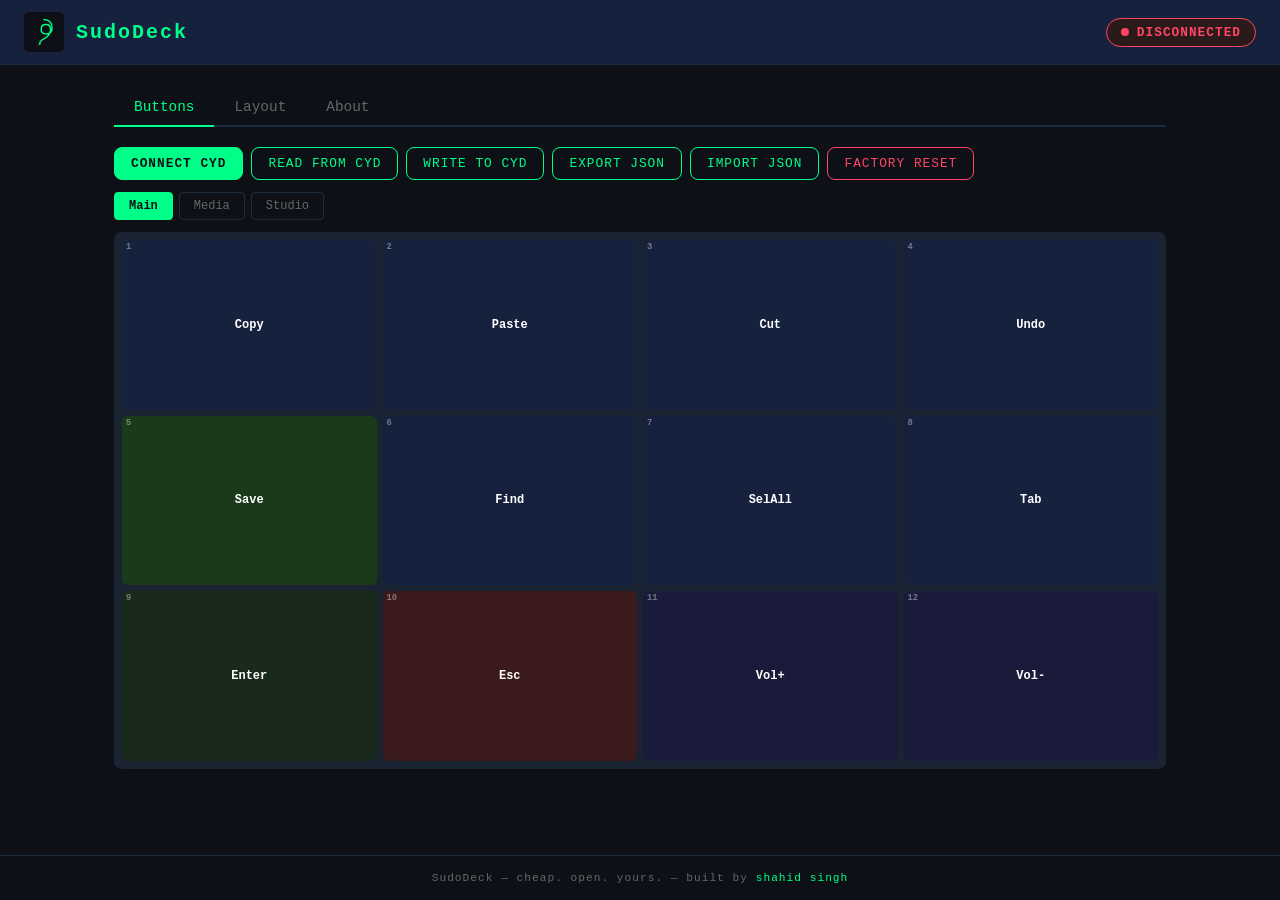
==== web/index.html @ 5a79fd82 "SudoDeck v1.0 — BLE HID macro deck with web config firmware: LVGL UI, BLE HID keyboard, SPIFFS confi" ====
<!DOCTYPE html>
<html lang="en">
<head>
<meta charset="UTF-8">
<meta name="viewport" content="width=device-width, initial-scale=1.0">
<title>SudoDeck — Config</title>
<style>
  :root {
    --bg: #0D1117;
    --surface: #16213E;
    --surface2: #1A2332;
    --accent: #00FF88;
    --danger: #FF4466;
    --warn: #FFAA44;
    --text: #CCCCCC;
    --dim: #666666;
    --border: #1E2D3D;
    --radius: 8px;
    --font: 'Courier New', 'Menlo', 'Consolas', monospace;
  }
  * { margin: 0; padding: 0; box-sizing: border-box; }
  body {
    background: var(--bg);
    color: var(--text);
    font-family: var(--font);
    min-height: 100vh;
    display: flex;
    flex-direction: column;
  }
  /* ─── Header ─── */
  header {
    background: var(--surface);
    border-bottom: 1px solid var(--border);
    padding: 12px 24px;
    display: flex;
    align-items: center;
    justify-content: space-between;
    gap: 16px;
  }
  .logo-section { display: flex; align-items: center; gap: 12px; }
  .logo-section svg { width: 40px; height: 40px; }
  .logo-section h1 { color: var(--accent); font-size: 1.25rem; letter-spacing: 2px; }
  .status-badge {
    display: flex; align-items: center; gap: 8px;
    padding: 6px 14px; border-radius: 20px;
    font-size: 0.8rem; font-weight: bold; letter-spacing: 1px;
  }
  .status-badge.online { background: #0a2a1a; color: var(--accent); border: 1px solid var(--accent); }
  .status-badge.offline { background: #2a1a1a; color: var(--danger); border: 1px solid var(--danger); }
  .status-dot { width: 8px; height: 8px; border-radius: 50%; }
  .status-dot.green { background: var(--accent); box-shadow: 0 0 6px var(--accent); }
  .status-dot.red { background: var(--danger); }

  /* ─── Main Layout ─── */
  main { flex: 1; display: flex; flex-direction: column; max-width: 1100px; width: 100%; margin: 0 auto; padding: 24px; gap: 20px; }
  .tab-bar { display: flex; gap: 0; border-bottom: 2px solid var(--border); }
  .tab-btn {
    background: none; border: none; color: var(--dim);
    font-family: var(--font); font-size: 0.9rem; padding: 10px 20px;
    cursor: pointer; border-bottom: 2px solid transparent;
    margin-bottom: -2px; transition: all 0.2s;
  }
  .tab-btn.active { color: var(--accent); border-bottom-color: var(--accent); }
  .tab-btn:hover { color: var(--text); }
  .tab-content { display: none; flex: 1; }
  .tab-content.active { display: block; }

  /* ─── Layout Tab ─── */
  .layout-controls {
    display: flex; gap: 20px; flex-wrap: wrap; margin-bottom: 20px;
    padding: 16px; background: var(--surface2); border-radius: var(--radius);
  }
  .ctrl-group { display: flex; flex-direction: column; gap: 6px; }
  .ctrl-group label { font-size: 0.75rem; color: var(--dim); text-transform: uppercase; letter-spacing: 1px; }
  .ctrl-group input, .ctrl-group select {
    background: var(--bg); color: var(--text); border: 1px solid var(--border);
    border-radius: 4px; padding: 8px 12px; font-family: var(--font); font-size: 0.85rem;
    width: 80px;
  }
  .ctrl-group select { width: auto; }

  /* ─── Grid Preview ─── */
  #grid-preview {
    display: grid; gap: 6px; padding: 8px;
    background: var(--surface2); border-radius: var(--radius);
    min-height: 200px; align-content: start;
  }
  .grid-btn {
    aspect-ratio: 1.5;
    border: none; border-radius: 6px; cursor: pointer;
    display: flex; align-items: center; justify-content: center;
    font-family: var(--font); font-size: 0.75rem; font-weight: bold;
    color: #fff; transition: all 0.15s; position: relative;
    min-width: 50px; min-height: 40px;
    word-break: break-all; text-align: center; padding: 2px;
  }
  .grid-btn:hover { transform: scale(1.04); box-shadow: 0 0 12px rgba(0,255,136,0.3); z-index: 2; }
  .grid-btn.selected { outline: 2px solid var(--accent); outline-offset: 2px; }
  .grid-btn.empty { opacity: 0.35; }
  .grid-btn .btn-idx {
    position: absolute; top: 2px; left: 4px;
    font-size: 0.55rem; color: rgba(255,255,255,0.4);
  }

  /* ─── Editor Panel ─── */
  .editor-panel {
    padding: 16px; background: var(--surface); border-radius: var(--radius);
    border: 1px solid var(--border); display: flex; flex-direction: column; gap: 12px;
  }
  .editor-panel h3 { color: var(--accent); font-size: 0.85rem; letter-spacing: 2px; margin-bottom: 4px; }
  .editor-row { display: flex; gap: 12px; align-items: center; flex-wrap: wrap; }
  .editor-row label { font-size: 0.7rem; color: var(--dim); text-transform: uppercase; letter-spacing: 1px; min-width: 55px; }
  .editor-row input, .editor-row select {
    background: var(--bg); color: var(--text); border: 1px solid var(--border);
    border-radius: 4px; padding: 8px 12px; font-family: var(--font);
    font-size: 0.85rem; flex: 1; min-width: 120px;
  }
  .editor-row input[type="color"] { padding: 2px 4px; height: 36px; width: 50px; flex: 0; }
  .btn-row { display: flex; gap: 8px; }

  /* ─── Action Builder ─── */
  .action-builder { padding: 12px; background: var(--surface2); border-radius: var(--radius); }
  .macro-step {
    display: flex; gap: 8px; align-items: center; padding: 8px;
    background: var(--bg); border-radius: 4px; margin-bottom: 6px; flex-wrap: wrap;
  }
  .macro-step input, .macro-step select {
    background: var(--surface2); color: var(--text); border: 1px solid var(--border);
    border-radius: 4px; padding: 6px 10px; font-family: var(--font); font-size: 0.8rem;
  }
  .step-num { color: var(--dim); font-size: 0.65rem; min-width: 20px; }

  /* ─── Buttons ─── */
  .btn {
    padding: 8px 16px; border-radius: var(--radius); border: 1px solid var(--accent);
    background: transparent; color: var(--accent); font-family: var(--font);
    font-size: 0.8rem; cursor: pointer; letter-spacing: 1px;
    transition: all 0.2s; text-transform: uppercase;
  }
  .btn:hover { background: var(--accent); color: var(--bg); }
  .btn.primary { background: var(--accent); color: var(--bg); font-weight: bold; }
  .btn.primary:hover { background: #00cc66; }
  .btn.danger { border-color: var(--danger); color: var(--danger); }
  .btn.danger:hover { background: var(--danger); color: var(--bg); }
  .btn.small { padding: 4px 10px; font-size: 0.7rem; }
  .btn:disabled { opacity: 0.3; cursor: not-allowed; pointer-events: none; }

  /* ─── About Tab ─── */
  .about-section {
    display: flex; flex-direction: column; align-items: center; gap: 24px;
    padding: 40px 20px; text-align: center;
  }
  .about-section svg { width: 120px; height: 120px; }
  .about-section h2 { color: var(--accent); font-size: 1.5rem; letter-spacing: 3px; }
  .about-section p { max-width: 500px; line-height: 1.6; color: var(--text); font-size: 0.85rem; }
  .mission { padding: 20px; background: var(--surface); border-radius: var(--radius); max-width: 550px; }
  .mission p { color: var(--accent); font-size: 0.85rem; line-height: 1.7; }
  .mission strong { color: #fff; }

  /* ─── Toast ─── */
  .toast {
    position: fixed; bottom: 24px; right: 24px;
    padding: 12px 20px; border-radius: var(--radius);
    font-family: var(--font); font-size: 0.8rem; z-index: 999;
    animation: slideIn 0.3s ease;
  }
  .toast.success { background: #0a2a1a; color: var(--accent); border: 1px solid var(--accent); }
  .toast.error { background: #2a1a1a; color: var(--danger); border: 1px solid var(--danger); }
  @keyframes slideIn { from { transform: translateY(20px); opacity: 0; } to { transform: translateY(0); opacity: 1; } }

  /* ─── Footer ─── */
  footer {
    text-align: center; padding: 16px; border-top: 1px solid var(--border);
    color: var(--dim); font-size: 0.7rem; letter-spacing: 1px;
  }
  footer span { color: var(--accent); }

  /* ─── Pages Bar ─── */
  .pages-bar { display: flex; gap: 6px; align-items: center; margin-bottom: 12px; flex-wrap: wrap; }
  .page-tab {
    padding: 6px 14px; border-radius: 4px; cursor: pointer;
    font-size: 0.75rem; border: 1px solid var(--border);
    background: transparent; color: var(--dim); font-family: var(--font);
    transition: all 0.2s;
  }
  .page-tab.active { background: var(--accent); color: var(--bg); border-color: var(--accent); font-weight: bold; }
  .page-tab:hover:not(.active) { color: var(--text); border-color: var(--text); }
  .pages-bar input {
    background: var(--bg); color: var(--text); border: 1px solid var(--border);
    border-radius: 4px; padding: 6px 10px; font-family: var(--font); font-size: 0.75rem;
    width: 100px;
  }

  /* ─── Responsive ─── */
  @media (max-width: 700px) {
    header { padding: 10px 12px; flex-wrap: wrap; gap: 8px; }
    .logo-section h1 { font-size: 1rem; }
    .layout-controls { flex-direction: column; }
    main { padding: 12px; }
  }
</style>
</head>
<body>

<header>
  <div class="logo-section">
    <svg viewBox="0 0 512 512" width="40" height="40">
      <rect width="512" height="512" rx="64" fill="#0D1117"/>
      <path d="M256 96 C320 96 360 140 360 200 C360 260 320 280 280 280 C240 280 220 260 220 220 C220 180 240 160 280 160 C320 160 340 180 340 220 C340 280 300 320 260 340 C220 360 200 380 200 410"
            stroke="#00FF88" stroke-width="18" stroke-linecap="round" stroke-linejoin="round" fill="none"/>
      <path d="M256 96 C320 96 360 140 360 200 C360 260 320 280 280 280 C240 280 220 260 220 220 C220 180 240 160 280 160 C320 160 340 180 340 220 C340 280 300 320 260 340 C220 360 200 380 200 410"
            stroke="#00FF88" stroke-width="4" stroke-linecap="round" fill="none" opacity="0.4"/>
      <ellipse cx="200" cy="410" rx="14" ry="10" fill="#00FF88" transform="rotate(-15 200 410)"/>
      <circle cx="194" cy="407" r="2.5" fill="#0D1117"/>
      <circle cx="188" cy="413" r="2.5" fill="#0D1117"/>
      <path d="M186 415 C182 420 178 425 176 428" stroke="#FF4466" stroke-width="2.5" stroke-linecap="round" fill="none"/>
      <path d="M176 428 L172 430 M176 428 L176 433" stroke="#FF4466" stroke-width="2" stroke-linecap="round" fill="none"/>
    </svg>
    <h1>SudoDeck</h1>
  </div>
  <div id="statusBadge" class="status-badge offline">
    <div class="status-dot red"></div>
    <span>DISCONNECTED</span>
  </div>
</header>

<main>
  <div class="tab-bar">
    <button class="tab-btn active" data-tab="buttons">Buttons</button>
    <button class="tab-btn" data-tab="layout">Layout</button>
    <button class="tab-btn" data-tab="about">About</button>
  </div>

  <!-- Buttons Tab -->
  <div id="tab-buttons" class="tab-content active">
    <div style="display:flex;gap:8px;margin-bottom:12px;flex-wrap:wrap;">
      <button class="btn primary" id="btnConnect">Connect CYD</button>
      <button class="btn" id="btnRead">Read from CYD</button>
      <button class="btn" id="btnWrite">Write to CYD</button>
      <button class="btn" id="btnExport">Export JSON</button>
      <button class="btn" id="btnImport" onclick="document.getElementById('fileInput').click()">Import JSON</button>
      <input type="file" id="fileInput" accept=".json" style="display:none">
      <button class="btn danger" id="btnReset">Factory Reset</button>
    </div>
    <div class="pages-bar" id="pagesBar"></div>
    <div id="grid-preview" style="grid-template-columns:repeat(4,1fr)"></div>
    <div class="editor-panel" id="editorPanel" style="margin-top:16px;display:none;">
      <h3>Edit Button</h3>
      <div class="editor-row">
        <label>Label</label>
        <input type="text" id="editLabel" placeholder="Button label" maxlength="12">
        <label>Color</label>
        <input type="color" id="editColor" value="#16213e">
      </div>
      <div class="editor-row">
        <label>Action</label>
        <select id="editActionType">
          <option value="key">Single Key</option>
          <option value="combo">Key Combo (Ctrl+Key)</option>
          <option value="text">Text String</option>
          <option value="macro">Macro Sequence</option>
          <option value="delay">Delay (ms)</option>
        </select>
      </div>
      <div id="actionFields"></div>
      <div class="btn-row">
        <button class="btn primary" id="btnApplyEdit">Apply</button>
        <button class="btn" id="btnCancelEdit">Cancel</button>
      </div>
    </div>
  </div>

  <!-- Layout Tab -->
  <div id="tab-layout" class="tab-content">
    <div class="layout-controls">
      <div class="ctrl-group">
        <label>Columns</label>
        <input type="number" id="layoutCols" min="1" max="6" value="4">
      </div>
      <div class="ctrl-group">
        <label>Rows</label>
        <input type="number" id="layoutRows" min="1" max="5" value="3">
      </div>
      <div class="ctrl-group">
        <label>Pages</label>
        <input type="number" id="layoutPages" min="1" max="12" value="3">
      </div>
      <div style="align-self:flex-end;">
        <button class="btn primary" id="btnApplyLayout">Apply Layout</button>
      </div>
    </div>
    <p style="color:var(--dim);font-size:0.75rem;margin-bottom:12px;">Changing layout resizes the button grid. Empty slots will have default empty buttons.</p>
  </div>

  <!-- About Tab -->
  <div id="tab-about" class="tab-content">
    <div class="about-section">
      <svg viewBox="0 0 512 512" width="120" height="120">
        <rect width="512" height="512" rx="64" fill="#0D1117"/>
        <path d="M256 96 C320 96 360 140 360 200 C360 260 320 280 280 280 C240 280 220 260 220 220 C220 180 240 160 280 160 C320 160 340 180 340 220 C340 280 300 320 260 340 C220 360 200 380 200 410"
              stroke="#00FF88" stroke-width="18" stroke-linecap="round" stroke-linejoin="round" fill="none"/>
        <ellipse cx="200" cy="410" rx="14" ry="10" fill="#00FF88" transform="rotate(-15 200 410)"/>
        <circle cx="194" cy="407" r="2.5" fill="#0D1117"/>
        <path d="M186 415 C182 420 178 425 176 428" stroke="#FF4466" stroke-width="2.5" stroke-linecap="round" fill="none"/>
        <path d="M176 428 L172 430 M176 428 L176 433" stroke="#FF4466" stroke-width="2" stroke-linecap="round" fill="none"/>
      </svg>
      <h2>S U D O D E C K</h2>
      <div class="mission">
        <p>
          <strong>SudoDeck</strong> turns a <strong>$10 CYD display</strong> into a
          fully customizable, wireless macro deck. No subscriptions,
          no proprietary software, no bullshit.
        </p>
        <p style="margin-top:12px;">
          <strong>our mission:</strong> affordable tech for everyone.<br>
          if you can dream it, you can build it.
        </p>
        <p style="margin-top:12px;">
          all config lives on the device.<br>
          pair once via bluetooth, works on any pc.
        </p>
        <p style="margin-top:16px;color:var(--accent);font-weight:bold;">
          built by shahid singh
        </p>
      </div>
      <div style="font-size:0.7rem;color:var(--dim);margin-top:8px;">
        CYD (Cheap Yellow Display) ESP32 + ILI9341 | BLE HID | LVGL | open source
      </div>
    </div>
  </div>
</main>

<footer>
  SudoDeck &mdash; cheap. open. yours. &mdash; built by <span>shahid singh</span>
</footer>

<script>
let devicePort = null;
let deviceReader = null;
let deviceWriter = null;
let configData = null;
let selectedPage = 0;
let selectedButton = -1;

// Default config
function defaultConfig() {
  return {
    name: "SudoDeck",
    grid: { cols: 4, rows: 3 },
    pages: [
      {
        name: "Main",
        buttons: [
          { label: "Copy", color: "#16213E", action: { type: "combo", mod: "CTRL", key: "c" } },
          { label: "Paste", color: "#16213E", action: { type: "combo", mod: "CTRL", key: "v" } },
          { label: "Cut", color: "#16213E", action: { type: "combo", mod: "CTRL", key: "x" } },
          { label: "Undo", color: "#16213E", action: { type: "combo", mod: "CTRL", key: "z" } },
          { label: "Save", color: "#1A3A1A", action: { type: "combo", mod: "CTRL", key: "s" } },
          { label: "Find", color: "#16213E", action: { type: "combo", mod: "CTRL", key: "f" } },
          { label: "SelAll", color: "#16213E", action: { type: "combo", mod: "CTRL", key: "a" } },
          { label: "Tab", color: "#16213E", action: { type: "key", value: "TAB" } },
          { label: "Enter", color: "#1A2A1A", action: { type: "key", value: "ENTER" } },
          { label: "Esc", color: "#3A1A1A", action: { type: "key", value: "ESC" } },
          { label: "Vol+", color: "#1A1A3A", action: { type: "key", value: "MEDIA_VOLUME_UP" } },
          { label: "Vol-", color: "#1A1A3A", action: { type: "key", value: "MEDIA_VOLUME_DOWN" } }
        ]
      },
      {
        name: "Media",
        buttons: [
          { label: "Play", color: "#1A2A1A", action: { type: "key", value: "MEDIA_PLAY_PAUSE" } },
          { label: "Next", color: "#16213E", action: { type: "key", value: "MEDIA_NEXT_TRACK" } },
          { label: "Prev", color: "#16213E", action: { type: "key", value: "MEDIA_PREV_TRACK" } },
          { label: "Mute", color: "#3A1A1A", action: { type: "key", value: "MEDIA_MUTE" } },
          { label: "Br+", color: "#1A1A3A", action: { type: "key", value: "BRIGHTNESS_UP" } },
          { label: "Br-", color: "#1A1A3A", action: { type: "key", value: "BRIGHTNESS_DOWN" } },
          { label: "Home", color: "#16213E", action: { type: "key", value: "HOME" } },
          { label: "End", color: "#16213E", action: { type: "key", value: "END" } },
          { label: "PgUp", color: "#16213E", action: { type: "key", value: "PAGE_UP" } },
          { label: "PgDn", color: "#16213E", action: { type: "key", value: "PAGE_DOWN" } },
          { label: "Screensht", color: "#3A2A1A", action: { type: "combo", mod: "CTRL_SHIFT", key: "s" } },
          { label: "Lock", color: "#3A1A1A", action: { type: "combo", mod: "CTRL_ALT", key: "l" } }
        ]
      },
      {
        name: "Studio",
        buttons: [
          { label: "Cut", color: "#16213E", action: { type: "macro", steps: [{ type: "combo", mod: "CTRL", key: "k" }, { type: "delay", value: 100 }] } },
          { label: "Undo", color: "#16213E", action: { type: "combo", mod: "CTRL", key: "z" } },
          { label: "Redo", color: "#16213E", action: { type: "combo", mod: "CTRL", key: "y" } },
          { label: "Snip", color: "#3A2A1A", action: { type: "combo", mod: "CTRL", key: "t" } },
          { label: "FullScr", color: "#16213E", action: { type: "key", value: "F11" } },
          { label: "TmLine", color: "#1A2A1A", action: { type: "key", value: "F3" } },
          { label: "Render", color: "#3A1A1A", action: { type: "key", value: "F8" } },
          { label: "NewPrj", color: "#16213E", action: { type: "combo", mod: "CTRL", key: "n" } },
          { label: "Export", color: "#1A2A1A", action: { type: "combo", mod: "CTRL", key: "m" } },
          { label: "Import", color: "#16213E", action: { type: "combo", mod: "CTRL", key: "i" } },
          { label: "DelRpl", color: "#3A1A1A", action: { type: "combo", mod: "CTRL_SHIFT", key: "d" } },
          { label: "AddTX", color: "#1A1A3A", action: { type: "combo", mod: "CTRL", key: "t" } }
        ]
      }
    ]
  };
}

function initConfig() { configData = defaultConfig(); }

// Toast
function toast(msg, type) {
  const t = document.createElement('div');
  t.className = 'toast ' + (type || 'success');
  t.textContent = msg;
  document.body.appendChild(t);
  setTimeout(() => t.remove(), 3000);
}

// Tab switching
document.querySelectorAll('.tab-btn').forEach(b => {
  b.addEventListener('click', () => {
    document.querySelectorAll('.tab-btn').forEach(x => x.classList.remove('active'));
    document.querySelectorAll('.tab-content').forEach(x => x.classList.remove('active'));
    b.classList.add('active');
    document.getElementById('tab-' + b.dataset.tab).classList.add('active');
    if (b.dataset.tab === 'layout') updateLayoutInputs();
  });
});

function setStatus(online) {
  const badge = document.getElementById('statusBadge');
  badge.className = 'status-badge ' + (online ? 'online' : 'offline');
  badge.querySelector('.status-dot').className = 'status-dot ' + (online ? 'green' : 'red');
  badge.querySelector('span').textContent = online ? 'CONNECTED' : 'DISCONNECTED';
}

// Serial helpers
async function serialReadLine(timeout = 5000) {
  const decoder = new TextDecoder();
  let buf = '';
  const start = Date.now();
  while (Date.now() - start < timeout) {
    try {
      const { value, done } = await deviceReader.read();
      if (done) break;
      buf += decoder.decode(value, { stream: true });
      const nl = buf.indexOf('\n');
      if (nl >= 0) {
        const line = buf.substring(0, nl).trim();
        return line;
      }
    } catch (e) {
      await new Promise(r => setTimeout(r, 50));
    }
  }
  return buf.trim();
}

async function serialCmd(cmd) {
  if (!deviceWriter) throw new Error('Not connected');
  const data = new TextEncoder().encode(JSON.stringify(cmd) + '\n');
  await deviceWriter.write(data);
  const resp = await serialReadLine();
  return JSON.parse(resp);
}

// Connect
document.getElementById('btnConnect').addEventListener('click', async () => {
  try {
    if (!('serial' in navigator)) { toast('Web Serial API not supported. Use Chrome/Edge.', 'error'); return; }
    const port = await navigator.serial.requestPort();
    await port.open({ baudRate: 115200 });
    devicePort = port;
    deviceReader = port.readable.getReader();
    deviceWriter = port.writable.getWriter();
    setStatus(true);
    toast('Connected to SudoDeck');

    try {
      const resp = await serialCmd({ cmd: 'get_info' });
      toast('Device: ' + (resp.name || 'unknown') + ' v' + (resp.version || '?'));
    } catch (e) {}
  } catch (e) {
    if (e.message !== 'The device has been lost.') toast('Connection failed: ' + e.message, 'error');
    setStatus(false);
  }
});

// Disconnect on page unload
window.addEventListener('beforeunload', async () => {
  if (deviceReader) { try { await deviceReader.cancel(); } catch(e){} }
  if (deviceWriter) { try { await deviceWriter.close(); } catch(e){} }
  if (devicePort) { try { await devicePort.close(); } catch(e){} }
});

// Read from CYD
document.getElementById('btnRead').addEventListener('click', async () => {
  if (!deviceWriter) { toast('Connect to CYD first', 'error'); return; }
  try {
    const resp = await serialCmd({ cmd: 'get_config' });
    if (resp.config) {
      configData = resp.config;
      selectedPage = 0;
      selectedButton = -1;
      renderAll();
      toast('Config loaded from CYD');
    }
  } catch (e) { toast('Read failed: ' + e.message, 'error'); }
});

// Write to CYD
document.getElementById('btnWrite').addEventListener('click', async () => {
  if (!deviceWriter) { toast('Connect to CYD first', 'error'); return; }
  try {
    await serialCmd({ cmd: 'set_config', config: configData });
    toast('Config written to CYD');
  } catch (e) { toast('Write failed: ' + e.message, 'error'); }
});

// Factory Reset
document.getElementById('btnReset').addEventListener('click', async () => {
  if (!confirm('Reset to factory defaults? This cannot be undone.')) return;
  if (deviceWriter) {
    try {
      await serialCmd({ cmd: 'factory_reset' });
      const resp = await serialCmd({ cmd: 'get_config' });
      if (resp.config) configData = resp.config;
    } catch (e) { toast('Reset via serial failed: ' + e.message, 'error'); return; }
  } else {
    configData = defaultConfig();
  }
  selectedPage = 0; selectedButton = -1;
  renderAll();
  toast('Factory reset complete');
});

// Export JSON
document.getElementById('btnExport').addEventListener('click', () => {
  const blob = new Blob([JSON.stringify(configData, null, 2)], { type: 'application/json' });
  const url = URL.createObjectURL(blob);
  const a = document.createElement('a');
  a.href = url; a.download = 'sudodeck-config.json'; a.click();
  URL.revokeObjectURL(url);
  toast('Config exported');
});

// Import JSON
document.getElementById('fileInput').addEventListener('change', (e) => {
  const f = e.target.files[0];
  if (!f) return;
  const reader = new FileReader();
  reader.onload = (ev) => {
    try {
      const data = JSON.parse(ev.target.result);
      if (!data.pages || !data.grid) throw new Error('Invalid config format');
      configData = data;
      selectedPage = 0; selectedButton = -1;
      renderAll();
      toast('Config imported from file');
    } catch (err) { toast('Invalid JSON file: ' + err.message, 'error'); }
  };
  reader.readAsText(f);
  e.target.value = '';
});

// Layout tab
function updateLayoutInputs() {
  if (!configData) return;
  document.getElementById('layoutCols').value = configData.grid.cols;
  document.getElementById('layoutRows').value = configData.grid.rows;
  document.getElementById('layoutPages').value = configData.pages.length;
}

document.getElementById('btnApplyLayout').addEventListener('click', () => {
  const cols = Math.max(1, Math.min(6, parseInt(document.getElementById('layoutCols').value) || 4));
  const rows = Math.max(1, Math.min(5, parseInt(document.getElementById('layoutRows').value) || 3));
  const pageCount = Math.max(1, Math.min(12, parseInt(document.getElementById('layoutPages').value) || 1));

  configData.grid.cols = cols;
  configData.grid.rows = rows;

  const totalBtns = cols * rows;
  // Adjust page count
  while (configData.pages.length < pageCount) {
    const btns = [];
    for (let i = 0; i < totalBtns; i++) btns.push({ label: '', color: '#16213E', action: { type: 'key', value: '' } });
    configData.pages.push({ name: 'Page ' + (configData.pages.length + 1), buttons: btns });
  }
  while (configData.pages.length > pageCount) configData.pages.pop();

  // Adjust buttons per page
  for (const page of configData.pages) {
    while (page.buttons.length < totalBtns) page.buttons.push({ label: '', color: '#16213E', action: { type: 'key', value: '' } });
    while (page.buttons.length > totalBtns) page.buttons.pop();
  }

  selectedPage = 0; selectedButton = -1;
  renderAll();
  toast('Layout updated');
});

// Render all
function renderAll() {
  renderPagesBar();
  renderGrid();
  updateLayoutInputs();
}

// Pages bar
function renderPagesBar() {
  const bar = document.getElementById('pagesBar');
  bar.innerHTML = '';
  if (!configData) return;
  for (let i = 0; i < configData.pages.length; i++) {
    const tab = document.createElement('span');
    tab.className = 'page-tab' + (i === selectedPage ? ' active' : '');
    tab.textContent = configData.pages[i].name || ('Pg' + (i + 1));
    tab.addEventListener('click', () => { selectedPage = i; selectedButton = -1; renderAll(); });
    tab.addEventListener('dblclick', () => {
      const newName = prompt('Page name:', configData.pages[i].name);
      if (newName !== null) { configData.pages[i].name = newName; renderAll(); }
    });
    bar.appendChild(tab);
  }
}

// Grid
function renderGrid() {
  const grid = document.getElementById('grid-preview');
  if (!configData) return;
  const { cols, rows } = configData.grid;
  grid.style.gridTemplateColumns = `repeat(${cols}, 1fr)`;

  const page = configData.pages[selectedPage];
  if (!page) return;

  grid.innerHTML = '';
  for (let i = 0; i < cols * rows; i++) {
    const btn = document.createElement('div');
    btn.className = 'grid-btn';
    if (i >= page.buttons.length || !page.buttons[i] || !page.buttons[i].label) btn.classList.add('empty');
    if (i === selectedButton) btn.classList.add('selected');

    const b = page.buttons[i] || { label: '', color: '#16213E' };
    btn.style.backgroundColor = b.color || '#16213E';
    btn.innerHTML = `<span class="btn-idx">${i+1}</span>${b.label || '...'}`;

    btn.addEventListener('click', () => {
      selectedButton = i;
      renderGrid();
      showEditor(i);
    });

    grid.appendChild(btn);
  }
}

// Editor
function showEditor(idx) {
  const panel = document.getElementById('editorPanel');
  const page = configData.pages[selectedPage];
  if (!page || idx >= page.buttons.length) { panel.style.display = 'none'; return; }
  panel.style.display = 'flex';
  const btn = page.buttons[idx];

  document.getElementById('editLabel').value = btn.label || '';
  document.getElementById('editColor').value = btn.color || '#16213E';
  document.getElementById('editActionType').value = btn.action ? btn.action.type : 'key';
  updateActionFields();
}

function updateActionFields() {
  const type = document.getElementById('editActionType').value;
  const container = document.getElementById('actionFields');
  const page = configData.pages[selectedPage];
  const btn = page ? page.buttons[selectedButton] : null;
  const action = btn ? btn.action : { type: 'key', value: '' };

  let html = '';
  if (type === 'key') {
    html = `<div class="editor-row"><label>Key</label><input type="text" id="editKeyValue" value="${escapeHtml(action.value||'')}" placeholder="e.g. ENTER, a, F1, MEDIA_PLAY_PAUSE"></div>`;
  } else if (type === 'combo') {
    html = `<div class="editor-row">
      <label>Mod</label><select id="editComboMod">
        <option value="CTRL" ${action.mod==='CTRL'?'selected':''}>CTRL</option>
        <option value="ALT" ${action.mod==='ALT'?'selected':''}>ALT</option>
        <option value="SHIFT" ${action.mod==='SHIFT'?'selected':''}>SHIFT</option>
        <option value="CTRL_SHIFT" ${action.mod==='CTRL_SHIFT'?'selected':''}>CTRL+SHIFT</option>
        <option value="CTRL_ALT" ${action.mod==='CTRL_ALT'?'selected':''}>CTRL+ALT</option>
        <option value="ALT_SHIFT" ${action.mod==='ALT_SHIFT'?'selected':''}>ALT+SHIFT</option>
        <option value="CTRL_ALT_SHIFT" ${action.mod==='CTRL_ALT_SHIFT'?'selected':''}>CTRL+ALT+SHIFT</option>
      </select>
      <label>Key</label><input type="text" id="editComboKey" value="${escapeHtml(action.key||'')}" placeholder="e.g. c, s, v, z">
    </div>`;
  } else if (type === 'text') {
    html = `<div class="editor-row"><label>Text</label><input type="text" id="editTextValue" value="${escapeHtml(action.value||'')}" placeholder="Text to type"></div>`;
  } else if (type === 'delay') {
    html = `<div class="editor-row"><label>Delay (ms)</label><input type="number" id="editDelayValue" value="${action.value||100}" min="1" max="10000"></div>`;
  } else if (type === 'macro') {
    html = `<div class="action-builder"><div style="display:flex;justify-content:space-between;align-items:center;margin-bottom:8px;"><span style="color:var(--accent);font-size:0.75rem;">MACRO STEPS</span><button class="btn small" id="btnAddStep">+ Add Step</button></div><div id="macroSteps"></div></div>`;
    setTimeout(() => {
      renderMacroSteps(action.steps || []);
      document.getElementById('btnAddStep').addEventListener('click', () => {
        const steps = getActionFromFields().steps || [];
        steps.push({ type: 'key', value: '' });
        const page = configData.pages[selectedPage];
        page.buttons[selectedButton].action = { type: 'macro', steps };
        updateActionFields();
      });
    }, 50);
  }
  container.innerHTML = html;
}

function renderMacroSteps(steps) {
  const container = document.getElementById('macroSteps');
  if (!container) return;
  container.innerHTML = '';
  steps = steps || [];
  steps.forEach((step, i) => {
    const div = document.createElement('div');
    div.className = 'macro-step';
    div.innerHTML = `
      <span class="step-num">#${i+1}</span>
      <select class="macro-type" data-idx="${i}">
        <option value="key" ${step.type==='key'?'selected':''}>Key</option>
        <option value="combo" ${step.type==='combo'?'selected':''}>Combo</option>
        <option value="text" ${step.type==='text'?'selected':''}>Text</option>
        <option value="delay" ${step.type==='delay'?'selected':''}>Delay</option>
      </select>
      <input type="text" class="macro-value" value="${escapeHtml(step.value||step.key||'')}" data-idx="${i}" placeholder="key/value" style="flex:1">
      <button class="btn small danger macro-del" data-idx="${i}">X</button>
    `;
    container.appendChild(div);
  });

  container.querySelectorAll('.macro-type').forEach(sel => {
    sel.addEventListener('change', (e) => {
      const idx = parseInt(e.target.dataset.idx);
      const page = configData.pages[selectedPage];
      if (page.buttons[selectedButton].action.steps) {
        page.buttons[selectedButton].action.steps[idx].type = e.target.value;
      }
      renderMacroSteps(page.buttons[selectedButton].action.steps);
    });
  });
  container.querySelectorAll('.macro-value').forEach(inp => {
    inp.addEventListener('input', (e) => {
      const idx = parseInt(e.target.dataset.idx);
      const page = configData.pages[selectedPage];
      if (page.buttons[selectedButton].action.steps) {
        const step = page.buttons[selectedButton].action.steps[idx];
        if (step.type === 'key' || step.type === 'text' || step.type === 'delay') step.value = e.target.value;
        else if (step.type === 'combo') step.key = e.target.value;
      }
    });
  });
  container.querySelectorAll('.macro-del').forEach(btn => {
    btn.addEventListener('click', (e) => {
      const idx = parseInt(e.target.dataset.idx);
      const page = configData.pages[selectedPage];
      if (page.buttons[selectedButton].action.steps) {
        page.buttons[selectedButton].action.steps.splice(idx, 1);
        renderMacroSteps(page.buttons[selectedButton].action.steps);
      }
    });
  });
}

function getActionFromFields() {
  const type = document.getElementById('editActionType').value;
  if (type === 'key') return { type: 'key', value: document.getElementById('editKeyValue')?.value || '' };
  if (type === 'combo') return { type: 'combo', mod: document.getElementById('editComboMod')?.value || 'CTRL', key: document.getElementById('editComboKey')?.value || '' };
  if (type === 'text') return { type: 'text', value: document.getElementById('editTextValue')?.value || '' };
  if (type === 'delay') return { type: 'delay', value: parseInt(document.getElementById('editDelayValue')?.value) || 100 };
  if (type === 'macro') {
    const page = configData.pages[selectedPage];
    return { type: 'macro', steps: page.buttons[selectedButton].action?.steps || [] };
  }
  return { type: 'key', value: '' };
}

document.getElementById('editActionType').addEventListener('change', () => {
  const page = configData.pages[selectedPage];
  if (page && selectedButton >= 0) {
    const newType = document.getElementById('editActionType').value;
    const newAction = { type: newType };
    if (newType === 'key' || newType === 'text') newAction.value = '';
    if (newType === 'combo') { newAction.mod = 'CTRL'; newAction.key = ''; }
    if (newType === 'delay') newAction.value = 100;
    if (newType === 'macro') newAction.steps = [];
    page.buttons[selectedButton].action = newAction;
  }
  updateActionFields();
});

document.getElementById('btnApplyEdit').addEventListener('click', () => {
  const page = configData.pages[selectedPage];
  if (!page || selectedButton < 0) return;
  page.buttons[selectedButton].label = document.getElementById('editLabel').value;
  page.buttons[selectedButton].color = document.getElementById('editColor').value;
  page.buttons[selectedButton].action = getActionFromFields();
  document.getElementById('editorPanel').style.display = 'none';
  renderAll();
  toast('Button updated');
});

document.getElementById('btnCancelEdit').addEventListener('click', () => {
  document.getElementById('editorPanel').style.display = 'none';
  selectedButton = -1;
  renderGrid();
});

function escapeHtml(s) { return (s||'').replace(/&/g,'&amp;').replace(/</g,'&lt;').replace(/>/g,'&gt;').replace(/"/g,'&quot;'); }

// Init
initConfig();
renderAll();
</script>
</body>
</html>
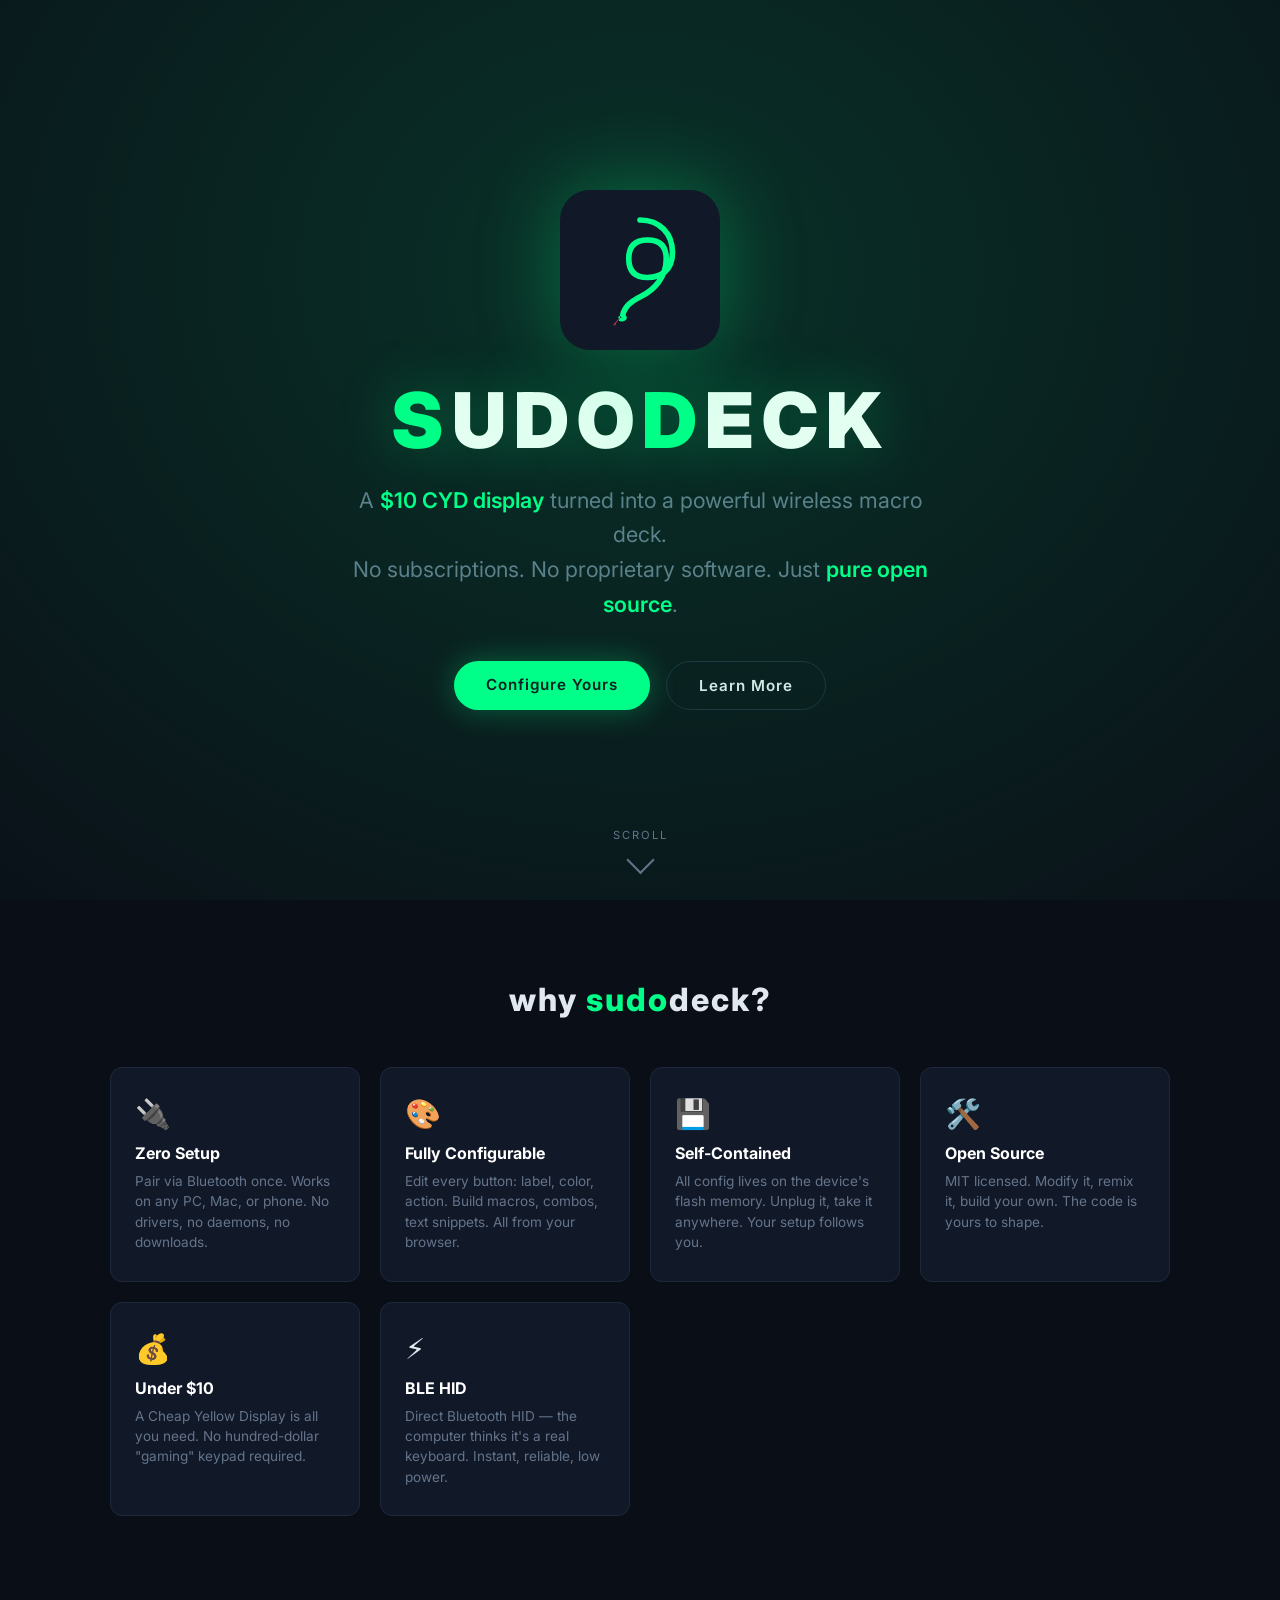
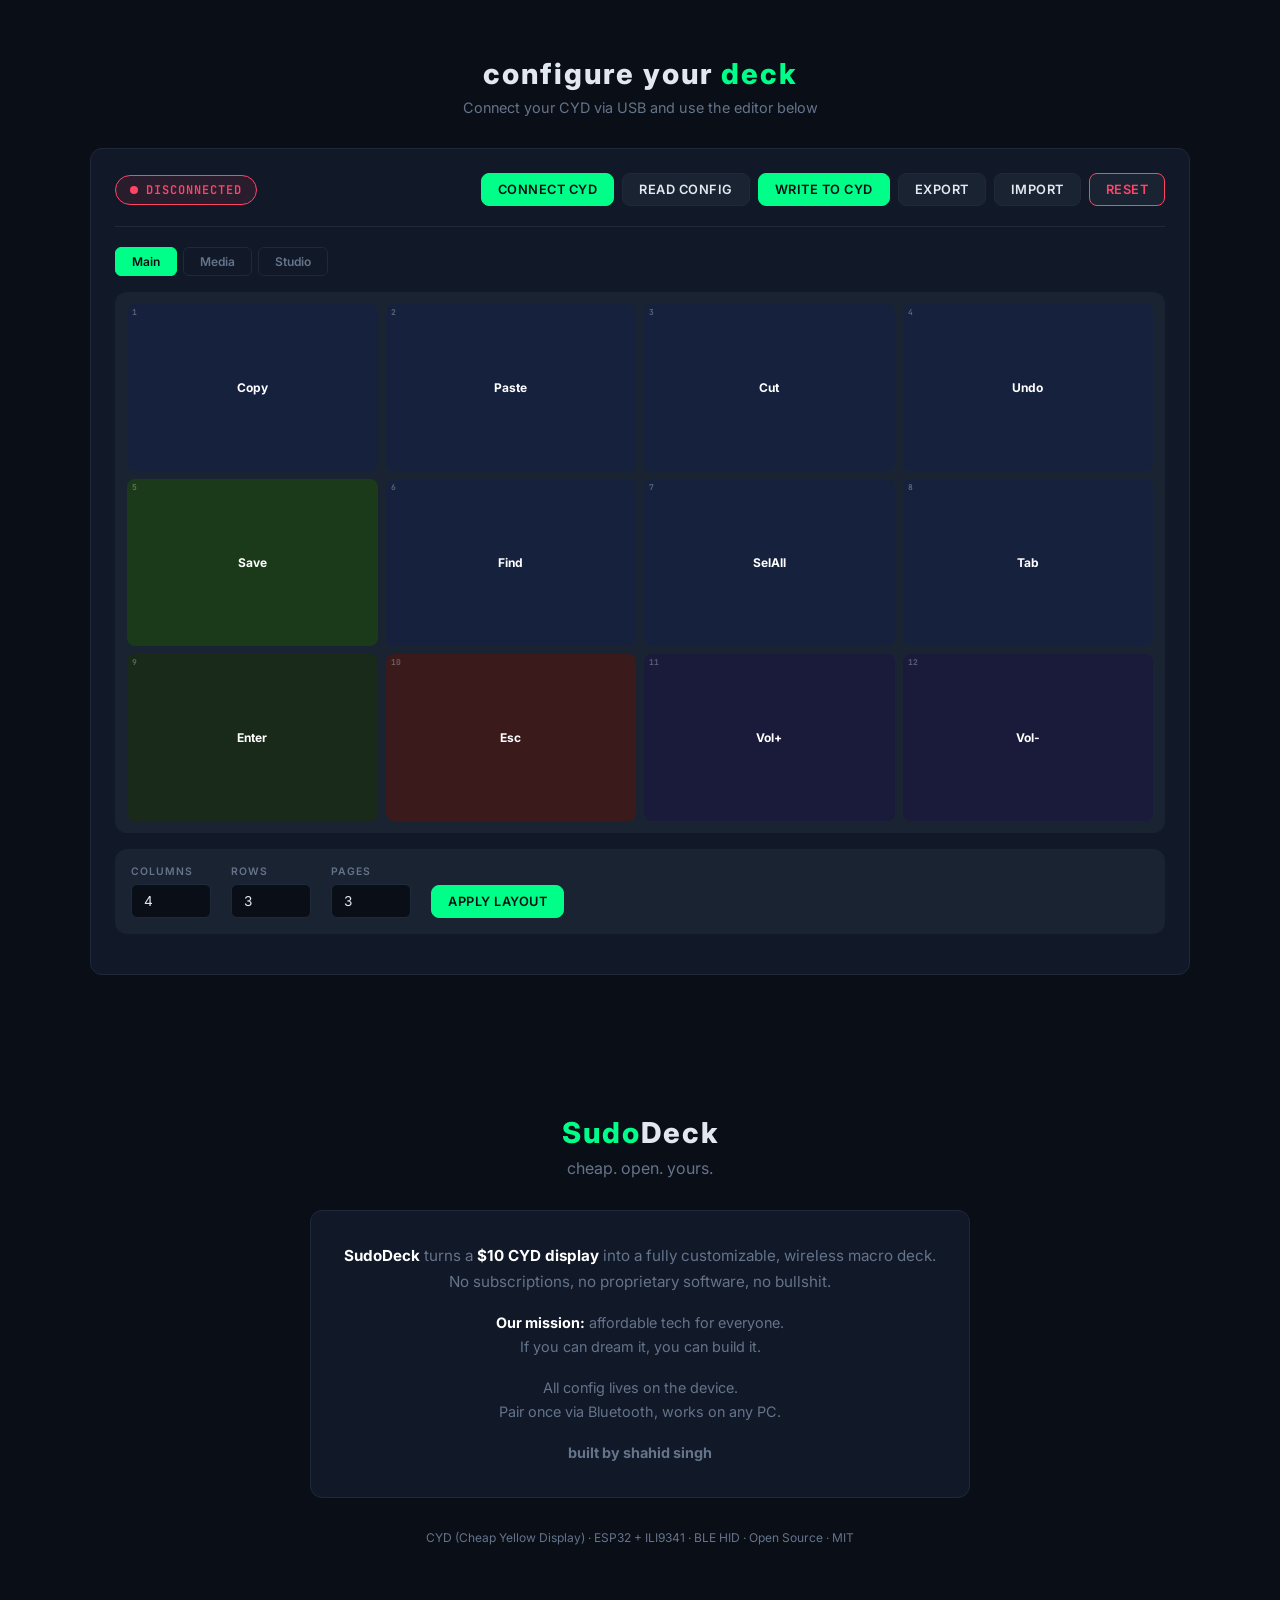
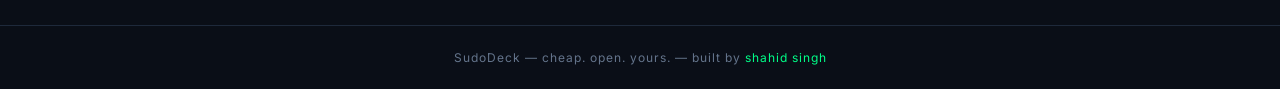
==== commit 5a87586f: "polish: boot animation, improved splash, redesigned website + README" ====
--- a/web/index.html
+++ b/web/index.html
@@ -3,248 +3,542 @@
 <head>
 <meta charset="UTF-8">
 <meta name="viewport" content="width=device-width, initial-scale=1.0">
-<title>SudoDeck — Config</title>
+<title>SudoDeck — wireless macro deck</title>
+<link rel="preconnect" href="https://fonts.googleapis.com">
+<link href="https://fonts.googleapis.com/css2?family=Inter:wght@400;500;600;700;800;900&family=JetBrains+Mono:wght@400;500&display=swap" rel="stylesheet">
 <style>
   :root {
-    --bg: #0D1117;
-    --surface: #16213E;
+    --bg: #0A0E17;
+    --surface: #111827;
     --surface2: #1A2332;
+    --border: #1E293B;
     --accent: #00FF88;
+    --accent-dim: rgba(0,255,136,0.15);
+    --accent-glow: rgba(0,255,136,0.3);
     --danger: #FF4466;
     --warn: #FFAA44;
-    --text: #CCCCCC;
-    --dim: #666666;
-    --border: #1E2D3D;
-    --radius: 8px;
-    --font: 'Courier New', 'Menlo', 'Consolas', monospace;
+    --text: #E2E8F0;
+    --dim: #64748B;
+    --radius: 12px;
+    --font: 'Inter', system-ui, sans-serif;
+    --mono: 'JetBrains Mono', monospace;
   }
   * { margin: 0; padding: 0; box-sizing: border-box; }
+  html { scroll-behavior: smooth; }
   body {
     background: var(--bg);
     color: var(--text);
     font-family: var(--font);
+    overflow-x: hidden;
+  }
+  ::selection { background: var(--accent); color: var(--bg); }
+
+  /* ─── Hero ─── */
+  .hero {
     min-height: 100vh;
     display: flex;
     flex-direction: column;
-  }
-  /* ─── Header ─── */
-  header {
+    align-items: center;
+    justify-content: center;
+    text-align: center;
+    padding: 40px 20px;
+    position: relative;
+    overflow: hidden;
+  }
+  .hero::before {
+    content: '';
+    position: absolute;
+    top: -50%;
+    left: -50%;
+    width: 200%;
+    height: 200%;
+    background: radial-gradient(ellipse at 50% 40%, var(--accent-dim) 0%, transparent 60%);
+    pointer-events: none;
+  }
+
+  .snake-logo {
+    width: 160px;
+    height: 160px;
+    margin-bottom: 24px;
+    filter: drop-shadow(0 0 40px var(--accent-glow));
+    animation: float 4s ease-in-out infinite;
+  }
+  @keyframes float {
+    0%, 100% { transform: translateY(0); }
+    50% { transform: translateY(-12px); }
+  }
+
+  .hero h1 {
+    font-size: clamp(2.5rem, 6vw, 5rem);
+    font-weight: 900;
+    letter-spacing: 8px;
+    color: #fff;
+    text-shadow: 0 0 60px var(--accent-glow);
+    margin-bottom: 16px;
+  }
+  .hero h1 span { color: var(--accent); }
+  .hero .tagline {
+    font-size: clamp(1rem, 2.5vw, 1.35rem);
+    color: var(--dim);
+    max-width: 600px;
+    line-height: 1.6;
+    margin-bottom: 40px;
+  }
+  .hero .tagline strong { color: var(--accent); font-weight: 600; }
+
+  .hero-btns {
+    display: flex;
+    gap: 16px;
+    flex-wrap: wrap;
+    justify-content: center;
+  }
+  .btn-hero {
+    padding: 14px 32px;
+    border-radius: 50px;
+    font-family: var(--font);
+    font-size: 0.95rem;
+    font-weight: 600;
+    letter-spacing: 1px;
+    cursor: pointer;
+    border: none;
+    transition: all 0.3s ease;
+    text-decoration: none;
+  }
+  .btn-hero.primary {
+    background: var(--accent);
+    color: var(--bg);
+    box-shadow: 0 0 30px var(--accent-glow);
+  }
+  .btn-hero.primary:hover {
+    transform: translateY(-2px);
+    box-shadow: 0 0 50px var(--accent-glow);
+  }
+  .btn-hero.secondary {
+    background: transparent;
+    color: var(--text);
+    border: 1px solid var(--border);
+  }
+  .btn-hero.secondary:hover {
+    border-color: var(--accent);
+    color: var(--accent);
+    transform: translateY(-2px);
+  }
+
+  .scroll-indicator {
+    position: absolute;
+    bottom: 30px;
+    left: 50%;
+    transform: translateX(-50%);
+    display: flex;
+    flex-direction: column;
+    align-items: center;
+    gap: 8px;
+    color: var(--dim);
+    font-size: 0.7rem;
+    letter-spacing: 2px;
+    animation: bounce 2s ease-in-out infinite;
+    text-decoration: none;
+    cursor: pointer;
+  }
+  .scroll-indicator .arrow {
+    width: 20px;
+    height: 20px;
+    border-right: 2px solid var(--dim);
+    border-bottom: 2px solid var(--dim);
+    transform: rotate(45deg);
+  }
+  @keyframes bounce {
+    0%, 100% { transform: translateX(-50%) translateY(0); }
+    50% { transform: translateX(-50%) translateY(8px); }
+  }
+
+  /* ─── Features ─── */
+  .features {
+    padding: 80px 20px;
+    max-width: 1100px;
+    margin: 0 auto;
+  }
+  .features h2 {
+    text-align: center;
+    font-size: 2rem;
+    font-weight: 800;
+    letter-spacing: 2px;
+    margin-bottom: 48px;
+  }
+  .features h2 span { color: var(--accent); }
+  .feature-grid {
+    display: grid;
+    grid-template-columns: repeat(auto-fit, minmax(250px, 1fr));
+    gap: 20px;
+  }
+  .feature-card {
     background: var(--surface);
-    border-bottom: 1px solid var(--border);
-    padding: 12px 24px;
+    border: 1px solid var(--border);
+    border-radius: var(--radius);
+    padding: 28px 24px;
+    transition: all 0.3s ease;
+    position: relative;
+    overflow: hidden;
+  }
+  .feature-card::before {
+    content: '';
+    position: absolute;
+    top: 0;
+    left: 0;
+    right: 0;
+    height: 2px;
+    background: var(--accent);
+    opacity: 0;
+    transition: opacity 0.3s ease;
+  }
+  .feature-card:hover {
+    transform: translateY(-4px);
+    border-color: var(--accent);
+    box-shadow: 0 8px 40px rgba(0,0,0,0.3);
+  }
+  .feature-card:hover::before { opacity: 1; }
+  .feature-icon {
+    font-size: 1.8rem;
+    margin-bottom: 12px;
+    display: block;
+  }
+  .feature-card h3 {
+    font-size: 1rem;
+    font-weight: 700;
+    color: #fff;
+    margin-bottom: 8px;
+  }
+  .feature-card p {
+    font-size: 0.85rem;
+    color: var(--dim);
+    line-height: 1.5;
+  }
+
+  /* ─── Config Tool ─── */
+  .config-section {
+    padding: 60px 20px 80px;
+  }
+  .config-section h2 {
+    text-align: center;
+    font-size: 1.8rem;
+    font-weight: 800;
+    letter-spacing: 2px;
+    margin-bottom: 8px;
+  }
+  .config-section h2 span { color: var(--accent); }
+  .config-section > p {
+    text-align: center;
+    color: var(--dim);
+    font-size: 0.9rem;
+    margin-bottom: 32px;
+  }
+
+  .config-container {
+    max-width: 1100px;
+    margin: 0 auto;
+    background: var(--surface);
+    border: 1px solid var(--border);
+    border-radius: var(--radius);
+    padding: 24px;
+  }
+
+  .status-bar {
     display: flex;
     align-items: center;
     justify-content: space-between;
-    gap: 16px;
-  }
-  .logo-section { display: flex; align-items: center; gap: 12px; }
-  .logo-section svg { width: 40px; height: 40px; }
-  .logo-section h1 { color: var(--accent); font-size: 1.25rem; letter-spacing: 2px; }
+    flex-wrap: wrap;
+    gap: 12px;
+    margin-bottom: 20px;
+    padding-bottom: 20px;
+    border-bottom: 1px solid var(--border);
+  }
   .status-badge {
     display: flex; align-items: center; gap: 8px;
     padding: 6px 14px; border-radius: 20px;
-    font-size: 0.8rem; font-weight: bold; letter-spacing: 1px;
-  }
-  .status-badge.online { background: #0a2a1a; color: var(--accent); border: 1px solid var(--accent); }
-  .status-badge.offline { background: #2a1a1a; color: var(--danger); border: 1px solid var(--danger); }
+    font-size: 0.75rem; font-weight: 600; letter-spacing: 1px;
+    font-family: var(--mono);
+  }
+  .status-badge.online { background: rgba(0,255,136,0.1); color: var(--accent); border: 1px solid var(--accent); }
+  .status-badge.offline { background: rgba(255,68,102,0.1); color: var(--danger); border: 1px solid var(--danger); }
   .status-dot { width: 8px; height: 8px; border-radius: 50%; }
-  .status-dot.green { background: var(--accent); box-shadow: 0 0 6px var(--accent); }
+  .status-dot.green { background: var(--accent); box-shadow: 0 0 8px var(--accent); }
   .status-dot.red { background: var(--danger); }
 
-  /* ─── Main Layout ─── */
-  main { flex: 1; display: flex; flex-direction: column; max-width: 1100px; width: 100%; margin: 0 auto; padding: 24px; gap: 20px; }
-  .tab-bar { display: flex; gap: 0; border-bottom: 2px solid var(--border); }
-  .tab-btn {
-    background: none; border: none; color: var(--dim);
-    font-family: var(--font); font-size: 0.9rem; padding: 10px 20px;
-    cursor: pointer; border-bottom: 2px solid transparent;
-    margin-bottom: -2px; transition: all 0.2s;
-  }
-  .tab-btn.active { color: var(--accent); border-bottom-color: var(--accent); }
-  .tab-btn:hover { color: var(--text); }
-  .tab-content { display: none; flex: 1; }
-  .tab-content.active { display: block; }
-
-  /* ─── Layout Tab ─── */
-  .layout-controls {
-    display: flex; gap: 20px; flex-wrap: wrap; margin-bottom: 20px;
-    padding: 16px; background: var(--surface2); border-radius: var(--radius);
-  }
-  .ctrl-group { display: flex; flex-direction: column; gap: 6px; }
-  .ctrl-group label { font-size: 0.75rem; color: var(--dim); text-transform: uppercase; letter-spacing: 1px; }
-  .ctrl-group input, .ctrl-group select {
-    background: var(--bg); color: var(--text); border: 1px solid var(--border);
-    border-radius: 4px; padding: 8px 12px; font-family: var(--font); font-size: 0.85rem;
-    width: 80px;
-  }
-  .ctrl-group select { width: auto; }
-
-  /* ─── Grid Preview ─── */
+  .toolbar {
+    display: flex;
+    gap: 8px;
+    flex-wrap: wrap;
+    margin-bottom: 16px;
+  }
+  .btn {
+    padding: 8px 16px; border-radius: 8px;
+    font-family: var(--font); font-size: 0.8rem; font-weight: 600;
+    cursor: pointer; letter-spacing: 0.5px; text-transform: uppercase;
+    transition: all 0.2s; border: 1px solid var(--border);
+    background: var(--surface2); color: var(--text);
+  }
+  .btn:hover { border-color: var(--accent); color: var(--accent); }
+  .btn.primary { background: var(--accent); color: var(--bg); border-color: var(--accent); }
+  .btn.primary:hover { background: #00cc66; box-shadow: 0 0 20px var(--accent-glow); }
+  .btn.danger { border-color: var(--danger); color: var(--danger); }
+  .btn.danger:hover { background: var(--danger); color: var(--bg); }
+  .btn:disabled { opacity: 0.3; cursor: not-allowed; pointer-events: none; }
+
+  .pages-bar { display: flex; gap: 6px; align-items: center; margin-bottom: 16px; flex-wrap: wrap; }
+  .page-tab {
+    padding: 6px 16px; border-radius: 6px; cursor: pointer;
+    font-size: 0.75rem; font-weight: 600;
+    border: 1px solid var(--border);
+    background: transparent; color: var(--dim);
+    font-family: var(--font); transition: all 0.2s;
+  }
+  .page-tab.active { background: var(--accent); color: var(--bg); border-color: var(--accent); }
+  .page-tab:hover:not(.active) { color: var(--text); border-color: var(--text); }
+
   #grid-preview {
-    display: grid; gap: 6px; padding: 8px;
+    display: grid; gap: 8px; padding: 12px;
     background: var(--surface2); border-radius: var(--radius);
     min-height: 200px; align-content: start;
+    margin-bottom: 16px;
   }
   .grid-btn {
     aspect-ratio: 1.5;
-    border: none; border-radius: 6px; cursor: pointer;
+    border: none; border-radius: 8px; cursor: pointer;
     display: flex; align-items: center; justify-content: center;
-    font-family: var(--font); font-size: 0.75rem; font-weight: bold;
+    font-family: var(--font); font-size: 0.75rem; font-weight: 700;
     color: #fff; transition: all 0.15s; position: relative;
     min-width: 50px; min-height: 40px;
-    word-break: break-all; text-align: center; padding: 2px;
-  }
-  .grid-btn:hover { transform: scale(1.04); box-shadow: 0 0 12px rgba(0,255,136,0.3); z-index: 2; }
-  .grid-btn.selected { outline: 2px solid var(--accent); outline-offset: 2px; }
-  .grid-btn.empty { opacity: 0.35; }
+    word-break: break-all; text-align: center; padding: 4px;
+  }
+  .grid-btn:hover { transform: scale(1.06); box-shadow: 0 0 16px var(--accent-glow); z-index: 2; }
+  .grid-btn.selected { outline: 2px solid var(--accent); outline-offset: 3px; }
+  .grid-btn.empty { opacity: 0.3; }
   .grid-btn .btn-idx {
-    position: absolute; top: 2px; left: 4px;
-    font-size: 0.55rem; color: rgba(255,255,255,0.4);
-  }
-
-  /* ─── Editor Panel ─── */
+    position: absolute; top: 3px; left: 5px;
+    font-size: 0.5rem; color: rgba(255,255,255,0.3);
+    font-family: var(--mono);
+  }
+
   .editor-panel {
-    padding: 16px; background: var(--surface); border-radius: var(--radius);
-    border: 1px solid var(--border); display: flex; flex-direction: column; gap: 12px;
-  }
-  .editor-panel h3 { color: var(--accent); font-size: 0.85rem; letter-spacing: 2px; margin-bottom: 4px; }
+    padding: 20px; background: var(--surface2); border-radius: var(--radius);
+    border: 1px solid var(--border); display: none; flex-direction: column; gap: 14px;
+  }
+  .editor-panel h3 {
+    color: var(--accent); font-size: 0.8rem; font-weight: 700;
+    letter-spacing: 2px; text-transform: uppercase;
+  }
   .editor-row { display: flex; gap: 12px; align-items: center; flex-wrap: wrap; }
-  .editor-row label { font-size: 0.7rem; color: var(--dim); text-transform: uppercase; letter-spacing: 1px; min-width: 55px; }
+  .editor-row label {
+    font-size: 0.65rem; color: var(--dim); text-transform: uppercase;
+    letter-spacing: 1px; font-weight: 600; min-width: 50px;
+  }
   .editor-row input, .editor-row select {
     background: var(--bg); color: var(--text); border: 1px solid var(--border);
-    border-radius: 4px; padding: 8px 12px; font-family: var(--font);
+    border-radius: 6px; padding: 8px 12px; font-family: var(--font);
     font-size: 0.85rem; flex: 1; min-width: 120px;
   }
-  .editor-row input[type="color"] { padding: 2px 4px; height: 36px; width: 50px; flex: 0; }
+  .editor-row input:focus, .editor-row select:focus {
+    outline: none; border-color: var(--accent);
+    box-shadow: 0 0 0 3px var(--accent-dim);
+  }
+  .editor-row input[type="color"] {
+    padding: 2px; height: 38px; width: 60px; flex: 0; cursor: pointer;
+  }
   .btn-row { display: flex; gap: 8px; }
 
-  /* ─── Action Builder ─── */
-  .action-builder { padding: 12px; background: var(--surface2); border-radius: var(--radius); }
+  .action-builder {
+    padding: 14px; background: var(--surface); border-radius: 8px;
+    border: 1px solid var(--border);
+  }
   .macro-step {
-    display: flex; gap: 8px; align-items: center; padding: 8px;
-    background: var(--bg); border-radius: 4px; margin-bottom: 6px; flex-wrap: wrap;
+    display: flex; gap: 8px; align-items: center; padding: 8px 10px;
+    background: var(--surface2); border-radius: 6px; margin-bottom: 6px; flex-wrap: wrap;
   }
   .macro-step input, .macro-step select {
-    background: var(--surface2); color: var(--text); border: 1px solid var(--border);
+    background: var(--bg); color: var(--text); border: 1px solid var(--border);
     border-radius: 4px; padding: 6px 10px; font-family: var(--font); font-size: 0.8rem;
   }
-  .step-num { color: var(--dim); font-size: 0.65rem; min-width: 20px; }
-
-  /* ─── Buttons ─── */
-  .btn {
-    padding: 8px 16px; border-radius: var(--radius); border: 1px solid var(--accent);
-    background: transparent; color: var(--accent); font-family: var(--font);
-    font-size: 0.8rem; cursor: pointer; letter-spacing: 1px;
-    transition: all 0.2s; text-transform: uppercase;
-  }
-  .btn:hover { background: var(--accent); color: var(--bg); }
-  .btn.primary { background: var(--accent); color: var(--bg); font-weight: bold; }
-  .btn.primary:hover { background: #00cc66; }
-  .btn.danger { border-color: var(--danger); color: var(--danger); }
-  .btn.danger:hover { background: var(--danger); color: var(--bg); }
-  .btn.small { padding: 4px 10px; font-size: 0.7rem; }
-  .btn:disabled { opacity: 0.3; cursor: not-allowed; pointer-events: none; }
-
-  /* ─── About Tab ─── */
-  .about-section {
-    display: flex; flex-direction: column; align-items: center; gap: 24px;
-    padding: 40px 20px; text-align: center;
-  }
-  .about-section svg { width: 120px; height: 120px; }
-  .about-section h2 { color: var(--accent); font-size: 1.5rem; letter-spacing: 3px; }
-  .about-section p { max-width: 500px; line-height: 1.6; color: var(--text); font-size: 0.85rem; }
-  .mission { padding: 20px; background: var(--surface); border-radius: var(--radius); max-width: 550px; }
-  .mission p { color: var(--accent); font-size: 0.85rem; line-height: 1.7; }
-  .mission strong { color: #fff; }
-
-  /* ─── Toast ─── */
+  .step-num { color: var(--dim); font-size: 0.65rem; min-width: 22px; font-family: var(--mono); }
+
   .toast {
     position: fixed; bottom: 24px; right: 24px;
-    padding: 12px 20px; border-radius: var(--radius);
-    font-family: var(--font); font-size: 0.8rem; z-index: 999;
-    animation: slideIn 0.3s ease;
-  }
-  .toast.success { background: #0a2a1a; color: var(--accent); border: 1px solid var(--accent); }
-  .toast.error { background: #2a1a1a; color: var(--danger); border: 1px solid var(--danger); }
+    padding: 14px 24px; border-radius: var(--radius);
+    font-family: var(--font); font-size: 0.85rem; font-weight: 500;
+    z-index: 999; animation: slideIn 0.3s ease;
+    backdrop-filter: blur(12px);
+  }
+  .toast.success { background: rgba(0,255,136,0.15); color: var(--accent); border: 1px solid var(--accent); }
+  .toast.error { background: rgba(255,68,102,0.15); color: var(--danger); border: 1px solid var(--danger); }
   @keyframes slideIn { from { transform: translateY(20px); opacity: 0; } to { transform: translateY(0); opacity: 1; } }
 
-  /* ─── Footer ─── */
+  .layout-controls {
+    display: flex; gap: 20px; flex-wrap: wrap; margin-bottom: 16px;
+    padding: 16px; background: var(--surface2); border-radius: var(--radius);
+    align-items: flex-end;
+  }
+  .ctrl-group { display: flex; flex-direction: column; gap: 6px; }
+  .ctrl-group label {
+    font-size: 0.65rem; color: var(--dim); text-transform: uppercase;
+    letter-spacing: 1px; font-weight: 600;
+  }
+  .ctrl-group input {
+    background: var(--bg); color: var(--text); border: 1px solid var(--border);
+    border-radius: 6px; padding: 8px 12px; font-family: var(--font);
+    font-size: 0.85rem; width: 80px;
+  }
+  .ctrl-group input:focus { outline: none; border-color: var(--accent); box-shadow: 0 0 0 3px var(--accent-dim); }
+
+  /* ─── About ─── */
+  .about {
+    padding: 60px 20px 80px;
+    text-align: center;
+    max-width: 700px;
+    margin: 0 auto;
+  }
+  .about h2 {
+    font-size: 1.8rem;
+    font-weight: 800;
+    letter-spacing: 2px;
+    margin-bottom: 8px;
+  }
+  .about h2 span { color: var(--accent); }
+  .about .mission {
+    padding: 32px;
+    background: var(--surface);
+    border: 1px solid var(--border);
+    border-radius: var(--radius);
+    margin: 32px 0;
+  }
+  .about .mission p {
+    color: var(--dim);
+    line-height: 1.7;
+    font-size: 0.9rem;
+  }
+  .about .mission strong { color: #fff; }
+  .about .byline {
+    color: var(--accent);
+    font-weight: 700;
+    margin-top: 16px;
+    font-size: 1rem;
+  }
+
   footer {
-    text-align: center; padding: 16px; border-top: 1px solid var(--border);
-    color: var(--dim); font-size: 0.7rem; letter-spacing: 1px;
+    text-align: center;
+    padding: 24px;
+    border-top: 1px solid var(--border);
+    color: var(--dim);
+    font-size: 0.75rem;
+    letter-spacing: 1px;
   }
   footer span { color: var(--accent); }
 
-  /* ─── Pages Bar ─── */
-  .pages-bar { display: flex; gap: 6px; align-items: center; margin-bottom: 12px; flex-wrap: wrap; }
-  .page-tab {
-    padding: 6px 14px; border-radius: 4px; cursor: pointer;
-    font-size: 0.75rem; border: 1px solid var(--border);
-    background: transparent; color: var(--dim); font-family: var(--font);
-    transition: all 0.2s;
-  }
-  .page-tab.active { background: var(--accent); color: var(--bg); border-color: var(--accent); font-weight: bold; }
-  .page-tab:hover:not(.active) { color: var(--text); border-color: var(--text); }
-  .pages-bar input {
-    background: var(--bg); color: var(--text); border: 1px solid var(--border);
-    border-radius: 4px; padding: 6px 10px; font-family: var(--font); font-size: 0.75rem;
-    width: 100px;
-  }
-
-  /* ─── Responsive ─── */
   @media (max-width: 700px) {
-    header { padding: 10px 12px; flex-wrap: wrap; gap: 8px; }
-    .logo-section h1 { font-size: 1rem; }
-    .layout-controls { flex-direction: column; }
-    main { padding: 12px; }
+    .snake-logo { width: 120px; height: 120px; }
+    .config-container { padding: 16px; }
+    .toolbar { gap: 6px; }
+    .btn { font-size: 0.7rem; padding: 6px 12px; }
+  }
+
+  .reveal {
+    opacity: 0;
+    transform: translateY(30px);
+    transition: all 0.6s ease;
+  }
+  .reveal.visible {
+    opacity: 1;
+    transform: translateY(0);
   }
 </style>
 </head>
 <body>
 
-<header>
-  <div class="logo-section">
-    <svg viewBox="0 0 512 512" width="40" height="40">
-      <rect width="512" height="512" rx="64" fill="#0D1117"/>
-      <path d="M256 96 C320 96 360 140 360 200 C360 260 320 280 280 280 C240 280 220 260 220 220 C220 180 240 160 280 160 C320 160 340 180 340 220 C340 280 300 320 260 340 C220 360 200 380 200 410"
-            stroke="#00FF88" stroke-width="18" stroke-linecap="round" stroke-linejoin="round" fill="none"/>
-      <path d="M256 96 C320 96 360 140 360 200 C360 260 320 280 280 280 C240 280 220 260 220 220 C220 180 240 160 280 160 C320 160 340 180 340 220 C340 280 300 320 260 340 C220 360 200 380 200 410"
-            stroke="#00FF88" stroke-width="4" stroke-linecap="round" fill="none" opacity="0.4"/>
-      <ellipse cx="200" cy="410" rx="14" ry="10" fill="#00FF88" transform="rotate(-15 200 410)"/>
-      <circle cx="194" cy="407" r="2.5" fill="#0D1117"/>
-      <circle cx="188" cy="413" r="2.5" fill="#0D1117"/>
-      <path d="M186 415 C182 420 178 425 176 428" stroke="#FF4466" stroke-width="2.5" stroke-linecap="round" fill="none"/>
-      <path d="M176 428 L172 430 M176 428 L176 433" stroke="#FF4466" stroke-width="2" stroke-linecap="round" fill="none"/>
-    </svg>
-    <h1>SudoDeck</h1>
+<!-- ─── Hero ─── -->
+<section class="hero">
+  <svg class="snake-logo" viewBox="0 0 512 512" fill="none">
+    <rect width="512" height="512" rx="96" fill="var(--surface)"/>
+    <path d="M256 96 C320 96 360 140 360 200 C360 260 320 280 280 280 C240 280 220 260 220 220 C220 180 240 160 280 160 C320 160 340 180 340 220 C340 280 300 320 260 340 C220 360 200 380 200 410"
+          stroke="#00FF88" stroke-width="18" stroke-linecap="round" stroke-linejoin="round" fill="none"/>
+    <ellipse cx="200" cy="410" rx="14" ry="10" fill="#00FF88" transform="rotate(-15 200 410)"/>
+    <circle cx="194" cy="407" r="2.5" fill="#0A0E17"/>
+    <circle cx="188" cy="413" r="2.5" fill="#0A0E17"/>
+    <path d="M186 415 C182 420 178 425 176 428" stroke="#FF4466" stroke-width="2.5" stroke-linecap="round" fill="none"/>
+    <path d="M176 428 L172 430 M176 428 L176 433" stroke="#FF4466" stroke-width="2" stroke-linecap="round" fill="none"/>
+  </svg>
+  <h1><span>S</span>UDO<span>D</span>ECK</h1>
+  <p class="tagline">
+    A <strong>$10 CYD display</strong> turned into a powerful wireless macro deck.<br>
+    No subscriptions. No proprietary software. Just <strong>pure open source</strong>.
+  </p>
+  <div class="hero-btns">
+    <a class="btn-hero primary" href="#config">Configure Yours</a>
+    <a class="btn-hero secondary" href="#about">Learn More</a>
   </div>
-  <div id="statusBadge" class="status-badge offline">
-    <div class="status-dot red"></div>
-    <span>DISCONNECTED</span>
+  <a class="scroll-indicator" href="#features">
+    <span>SCROLL</span>
+    <div class="arrow"></div>
+  </a>
+</section>
+
+<!-- ─── Features ─── -->
+<section id="features" class="features">
+  <h2>why <span>sudo</span>deck?</h2>
+  <div class="feature-grid">
+    <div class="feature-card reveal">
+      <span class="feature-icon">🔌</span>
+      <h3>Zero Setup</h3>
+      <p>Pair via Bluetooth once. Works on any PC, Mac, or phone. No drivers, no daemons, no downloads.</p>
+    </div>
+    <div class="feature-card reveal">
+      <span class="feature-icon">🎨</span>
+      <h3>Fully Configurable</h3>
+      <p>Edit every button: label, color, action. Build macros, combos, text snippets. All from your browser.</p>
+    </div>
+    <div class="feature-card reveal">
+      <span class="feature-icon">💾</span>
+      <h3>Self-Contained</h3>
+      <p>All config lives on the device's flash memory. Unplug it, take it anywhere. Your setup follows you.</p>
+    </div>
+    <div class="feature-card reveal">
+      <span class="feature-icon">🛠️</span>
+      <h3>Open Source</h3>
+      <p>MIT licensed. Modify it, remix it, build your own. The code is yours to shape.</p>
+    </div>
+    <div class="feature-card reveal">
+      <span class="feature-icon">💰</span>
+      <h3>Under $10</h3>
+      <p>A Cheap Yellow Display is all you need. No hundred-dollar "gaming" keypad required.</p>
+    </div>
+    <div class="feature-card reveal">
+      <span class="feature-icon">⚡</span>
+      <h3>BLE HID</h3>
+      <p>Direct Bluetooth HID — the computer thinks it's a real keyboard. Instant, reliable, low power.</p>
+    </div>
   </div>
-</header>
-
-<main>
-  <div class="tab-bar">
-    <button class="tab-btn active" data-tab="buttons">Buttons</button>
-    <button class="tab-btn" data-tab="layout">Layout</button>
-    <button class="tab-btn" data-tab="about">About</button>
-  </div>
-
-  <!-- Buttons Tab -->
-  <div id="tab-buttons" class="tab-content active">
-    <div style="display:flex;gap:8px;margin-bottom:12px;flex-wrap:wrap;">
-      <button class="btn primary" id="btnConnect">Connect CYD</button>
-      <button class="btn" id="btnRead">Read from CYD</button>
-      <button class="btn" id="btnWrite">Write to CYD</button>
-      <button class="btn" id="btnExport">Export JSON</button>
-      <button class="btn" id="btnImport" onclick="document.getElementById('fileInput').click()">Import JSON</button>
-      <input type="file" id="fileInput" accept=".json" style="display:none">
-      <button class="btn danger" id="btnReset">Factory Reset</button>
+</section>
+
+<!-- ─── Config Tool ─── -->
+<section id="config" class="config-section">
+  <h2>configure your <span>deck</span></h2>
+  <p>Connect your CYD via USB and use the editor below</p>
+  <div class="config-container">
+    <div class="status-bar">
+      <div id="statusBadge" class="status-badge offline">
+        <div class="status-dot red"></div>
+        <span>DISCONNECTED</span>
+      </div>
+      <div class="toolbar" style="margin-bottom:0;">
+        <button class="btn primary" id="btnConnect">Connect CYD</button>
+        <button class="btn" id="btnRead">Read Config</button>
+        <button class="btn primary" id="btnWrite">Write to CYD</button>
+        <button class="btn" id="btnExport">Export</button>
+        <button class="btn" id="btnImport" onclick="document.getElementById('fileInput').click()">Import</button>
+        <input type="file" id="fileInput" accept=".json" style="display:none">
+        <button class="btn danger" id="btnReset">Reset</button>
+      </div>
     </div>
     <div class="pages-bar" id="pagesBar"></div>
     <div id="grid-preview" style="grid-template-columns:repeat(4,1fr)"></div>
-    <div class="editor-panel" id="editorPanel" style="margin-top:16px;display:none;">
+    <div class="editor-panel" id="editorPanel">
       <h3>Edit Button</h3>
       <div class="editor-row">
         <label>Label</label>
@@ -256,7 +550,7 @@
         <label>Action</label>
         <select id="editActionType">
           <option value="key">Single Key</option>
-          <option value="combo">Key Combo (Ctrl+Key)</option>
+          <option value="combo">Key Combo</option>
           <option value="text">Text String</option>
           <option value="macro">Macro Sequence</option>
           <option value="delay">Delay (ms)</option>
@@ -268,11 +562,7 @@
         <button class="btn" id="btnCancelEdit">Cancel</button>
       </div>
     </div>
-  </div>
-
-  <!-- Layout Tab -->
-  <div id="tab-layout" class="tab-content">
-    <div class="layout-controls">
+    <div class="layout-controls" style="margin-top:16px;">
       <div class="ctrl-group">
         <label>Columns</label>
         <input type="number" id="layoutCols" min="1" max="6" value="4">
@@ -285,50 +575,35 @@
         <label>Pages</label>
         <input type="number" id="layoutPages" min="1" max="12" value="3">
       </div>
-      <div style="align-self:flex-end;">
-        <button class="btn primary" id="btnApplyLayout">Apply Layout</button>
-      </div>
-    </div>
-    <p style="color:var(--dim);font-size:0.75rem;margin-bottom:12px;">Changing layout resizes the button grid. Empty slots will have default empty buttons.</p>
-  </div>
-
-  <!-- About Tab -->
-  <div id="tab-about" class="tab-content">
-    <div class="about-section">
-      <svg viewBox="0 0 512 512" width="120" height="120">
-        <rect width="512" height="512" rx="64" fill="#0D1117"/>
-        <path d="M256 96 C320 96 360 140 360 200 C360 260 320 280 280 280 C240 280 220 260 220 220 C220 180 240 160 280 160 C320 160 340 180 340 220 C340 280 300 320 260 340 C220 360 200 380 200 410"
-              stroke="#00FF88" stroke-width="18" stroke-linecap="round" stroke-linejoin="round" fill="none"/>
-        <ellipse cx="200" cy="410" rx="14" ry="10" fill="#00FF88" transform="rotate(-15 200 410)"/>
-        <circle cx="194" cy="407" r="2.5" fill="#0D1117"/>
-        <path d="M186 415 C182 420 178 425 176 428" stroke="#FF4466" stroke-width="2.5" stroke-linecap="round" fill="none"/>
-        <path d="M176 428 L172 430 M176 428 L176 433" stroke="#FF4466" stroke-width="2" stroke-linecap="round" fill="none"/>
-      </svg>
-      <h2>S U D O D E C K</h2>
-      <div class="mission">
-        <p>
-          <strong>SudoDeck</strong> turns a <strong>$10 CYD display</strong> into a
-          fully customizable, wireless macro deck. No subscriptions,
-          no proprietary software, no bullshit.
-        </p>
-        <p style="margin-top:12px;">
-          <strong>our mission:</strong> affordable tech for everyone.<br>
-          if you can dream it, you can build it.
-        </p>
-        <p style="margin-top:12px;">
-          all config lives on the device.<br>
-          pair once via bluetooth, works on any pc.
-        </p>
-        <p style="margin-top:16px;color:var(--accent);font-weight:bold;">
-          built by shahid singh
-        </p>
-      </div>
-      <div style="font-size:0.7rem;color:var(--dim);margin-top:8px;">
-        CYD (Cheap Yellow Display) ESP32 + ILI9341 | BLE HID | LVGL | open source
-      </div>
+      <button class="btn primary" id="btnApplyLayout">Apply Layout</button>
     </div>
   </div>
-</main>
+</section>
+
+<!-- ─── About ─── -->
+<section id="about" class="about">
+  <h2><span>Sudo</span>Deck</h2>
+  <p style="color:var(--dim);">cheap. open. yours.</p>
+  <div class="mission">
+    <p style="font-size:0.95rem;">
+      <strong>SudoDeck</strong> turns a <strong>$10 CYD display</strong> into a
+      fully customizable, wireless macro deck. No subscriptions,
+      no proprietary software, no bullshit.
+    </p>
+    <p style="margin-top:16px;">
+      <strong>Our mission:</strong> affordable tech for everyone.<br>
+      If you can dream it, you can build it.
+    </p>
+    <p style="margin-top:16px;">
+      All config lives on the device.<br>
+      Pair once via Bluetooth, works on any PC.
+    </p>
+    <p class="byline">built by shahid singh</p>
+  </div>
+  <p style="font-size:0.75rem;color:var(--dim);">
+    CYD (Cheap Yellow Display) · ESP32 + ILI9341 · BLE HID · Open Source · MIT
+  </p>
+</section>
 
 <footer>
   SudoDeck &mdash; cheap. open. yours. &mdash; built by <span>shahid singh</span>
@@ -342,70 +617,58 @@
 let selectedPage = 0;
 let selectedButton = -1;
 
-// Default config
 function defaultConfig() {
   return {
     name: "SudoDeck",
     grid: { cols: 4, rows: 3 },
     pages: [
-      {
-        name: "Main",
-        buttons: [
-          { label: "Copy", color: "#16213E", action: { type: "combo", mod: "CTRL", key: "c" } },
-          { label: "Paste", color: "#16213E", action: { type: "combo", mod: "CTRL", key: "v" } },
-          { label: "Cut", color: "#16213E", action: { type: "combo", mod: "CTRL", key: "x" } },
-          { label: "Undo", color: "#16213E", action: { type: "combo", mod: "CTRL", key: "z" } },
-          { label: "Save", color: "#1A3A1A", action: { type: "combo", mod: "CTRL", key: "s" } },
-          { label: "Find", color: "#16213E", action: { type: "combo", mod: "CTRL", key: "f" } },
-          { label: "SelAll", color: "#16213E", action: { type: "combo", mod: "CTRL", key: "a" } },
-          { label: "Tab", color: "#16213E", action: { type: "key", value: "TAB" } },
-          { label: "Enter", color: "#1A2A1A", action: { type: "key", value: "ENTER" } },
-          { label: "Esc", color: "#3A1A1A", action: { type: "key", value: "ESC" } },
-          { label: "Vol+", color: "#1A1A3A", action: { type: "key", value: "MEDIA_VOLUME_UP" } },
-          { label: "Vol-", color: "#1A1A3A", action: { type: "key", value: "MEDIA_VOLUME_DOWN" } }
-        ]
-      },
-      {
-        name: "Media",
-        buttons: [
-          { label: "Play", color: "#1A2A1A", action: { type: "key", value: "MEDIA_PLAY_PAUSE" } },
-          { label: "Next", color: "#16213E", action: { type: "key", value: "MEDIA_NEXT_TRACK" } },
-          { label: "Prev", color: "#16213E", action: { type: "key", value: "MEDIA_PREV_TRACK" } },
-          { label: "Mute", color: "#3A1A1A", action: { type: "key", value: "MEDIA_MUTE" } },
-          { label: "Br+", color: "#1A1A3A", action: { type: "key", value: "BRIGHTNESS_UP" } },
-          { label: "Br-", color: "#1A1A3A", action: { type: "key", value: "BRIGHTNESS_DOWN" } },
-          { label: "Home", color: "#16213E", action: { type: "key", value: "HOME" } },
-          { label: "End", color: "#16213E", action: { type: "key", value: "END" } },
-          { label: "PgUp", color: "#16213E", action: { type: "key", value: "PAGE_UP" } },
-          { label: "PgDn", color: "#16213E", action: { type: "key", value: "PAGE_DOWN" } },
-          { label: "Screensht", color: "#3A2A1A", action: { type: "combo", mod: "CTRL_SHIFT", key: "s" } },
-          { label: "Lock", color: "#3A1A1A", action: { type: "combo", mod: "CTRL_ALT", key: "l" } }
-        ]
-      },
-      {
-        name: "Studio",
-        buttons: [
-          { label: "Cut", color: "#16213E", action: { type: "macro", steps: [{ type: "combo", mod: "CTRL", key: "k" }, { type: "delay", value: 100 }] } },
-          { label: "Undo", color: "#16213E", action: { type: "combo", mod: "CTRL", key: "z" } },
-          { label: "Redo", color: "#16213E", action: { type: "combo", mod: "CTRL", key: "y" } },
-          { label: "Snip", color: "#3A2A1A", action: { type: "combo", mod: "CTRL", key: "t" } },
-          { label: "FullScr", color: "#16213E", action: { type: "key", value: "F11" } },
-          { label: "TmLine", color: "#1A2A1A", action: { type: "key", value: "F3" } },
-          { label: "Render", color: "#3A1A1A", action: { type: "key", value: "F8" } },
-          { label: "NewPrj", color: "#16213E", action: { type: "combo", mod: "CTRL", key: "n" } },
-          { label: "Export", color: "#1A2A1A", action: { type: "combo", mod: "CTRL", key: "m" } },
-          { label: "Import", color: "#16213E", action: { type: "combo", mod: "CTRL", key: "i" } },
-          { label: "DelRpl", color: "#3A1A1A", action: { type: "combo", mod: "CTRL_SHIFT", key: "d" } },
-          { label: "AddTX", color: "#1A1A3A", action: { type: "combo", mod: "CTRL", key: "t" } }
-        ]
-      }
+      { name: "Main", buttons: [
+        { label: "Copy", color: "#16213E", action: { type: "combo", mod: "CTRL", key: "c" } },
+        { label: "Paste", color: "#16213E", action: { type: "combo", mod: "CTRL", key: "v" } },
+        { label: "Cut", color: "#16213E", action: { type: "combo", mod: "CTRL", key: "x" } },
+        { label: "Undo", color: "#16213E", action: { type: "combo", mod: "CTRL", key: "z" } },
+        { label: "Save", color: "#1A3A1A", action: { type: "combo", mod: "CTRL", key: "s" } },
+        { label: "Find", color: "#16213E", action: { type: "combo", mod: "CTRL", key: "f" } },
+        { label: "SelAll", color: "#16213E", action: { type: "combo", mod: "CTRL", key: "a" } },
+        { label: "Tab", color: "#16213E", action: { type: "key", value: "TAB" } },
+        { label: "Enter", color: "#1A2A1A", action: { type: "key", value: "ENTER" } },
+        { label: "Esc", color: "#3A1A1A", action: { type: "key", value: "ESC" } },
+        { label: "Vol+", color: "#1A1A3A", action: { type: "key", value: "MEDIA_VOLUME_UP" } },
+        { label: "Vol-", color: "#1A1A3A", action: { type: "key", value: "MEDIA_VOLUME_DOWN" } }
+      ]},
+      { name: "Media", buttons: [
+        { label: "Play", color: "#1A2A1A", action: { type: "key", value: "MEDIA_PLAY_PAUSE" } },
+        { label: "Next", color: "#16213E", action: { type: "key", value: "MEDIA_NEXT_TRACK" } },
+        { label: "Prev", color: "#16213E", action: { type: "key", value: "MEDIA_PREV_TRACK" } },
+        { label: "Mute", color: "#3A1A1A", action: { type: "key", value: "MEDIA_MUTE" } },
+        { label: "Br+", color: "#1A1A3A", action: { type: "key", value: "BRIGHTNESS_UP" } },
+        { label: "Br-", color: "#1A1A3A", action: { type: "key", value: "BRIGHTNESS_DOWN" } },
+        { label: "Home", color: "#16213E", action: { type: "key", value: "HOME" } },
+        { label: "End", color: "#16213E", action: { type: "key", value: "END" } },
+        { label: "PgUp", color: "#16213E", action: { type: "key", value: "PAGE_UP" } },
+        { label: "PgDn", color: "#16213E", action: { type: "key", value: "PAGE_DOWN" } },
+        { label: "Screensht", color: "#3A2A1A", action: { type: "combo", mod: "CTRL_SHIFT", key: "s" } },
+        { label: "Lock", color: "#3A1A1A", action: { type: "combo", mod: "CTRL_ALT", key: "l" } }
+      ]},
+      { name: "Studio", buttons: [
+        { label: "Split", color: "#16213E", action: { type: "combo", mod: "CTRL", key: "k" } },
+        { label: "Undo", color: "#16213E", action: { type: "combo", mod: "CTRL", key: "z" } },
+        { label: "Redo", color: "#16213E", action: { type: "combo", mod: "CTRL", key: "y" } },
+        { label: "Snip", color: "#3A2A1A", action: { type: "combo", mod: "CTRL", key: "t" } },
+        { label: "FullScr", color: "#16213E", action: { type: "key", value: "F11" } },
+        { label: "TmLine", color: "#1A2A1A", action: { type: "key", value: "F3" } },
+        { label: "Render", color: "#3A1A1A", action: { type: "key", value: "F8" } },
+        { label: "NewPrj", color: "#16213E", action: { type: "combo", mod: "CTRL", key: "n" } },
+        { label: "Export", color: "#1A2A1A", action: { type: "combo", mod: "CTRL", key: "m" } },
+        { label: "Import", color: "#16213E", action: { type: "combo", mod: "CTRL", key: "i" } },
+        { label: "DelRpl", color: "#3A1A1A", action: { type: "combo", mod: "CTRL_SHIFT", key: "d" } },
+        { label: "AddTX", color: "#1A1A3A", action: { type: "combo", mod: "CTRL", key: "t" } }
+      ]}
     ]
   };
 }
-
 function initConfig() { configData = defaultConfig(); }
 
-// Toast
 function toast(msg, type) {
   const t = document.createElement('div');
   t.className = 'toast ' + (type || 'success');
@@ -414,17 +677,6 @@
   setTimeout(() => t.remove(), 3000);
 }
 
-// Tab switching
-document.querySelectorAll('.tab-btn').forEach(b => {
-  b.addEventListener('click', () => {
-    document.querySelectorAll('.tab-btn').forEach(x => x.classList.remove('active'));
-    document.querySelectorAll('.tab-content').forEach(x => x.classList.remove('active'));
-    b.classList.add('active');
-    document.getElementById('tab-' + b.dataset.tab).classList.add('active');
-    if (b.dataset.tab === 'layout') updateLayoutInputs();
-  });
-});
-
 function setStatus(online) {
   const badge = document.getElementById('statusBadge');
   badge.className = 'status-badge ' + (online ? 'online' : 'offline');
@@ -432,7 +684,6 @@
   badge.querySelector('span').textContent = online ? 'CONNECTED' : 'DISCONNECTED';
 }
 
-// Serial helpers
 async function serialReadLine(timeout = 5000) {
   const decoder = new TextDecoder();
   let buf = '';
@@ -443,29 +694,21 @@
       if (done) break;
       buf += decoder.decode(value, { stream: true });
       const nl = buf.indexOf('\n');
-      if (nl >= 0) {
-        const line = buf.substring(0, nl).trim();
-        return line;
-      }
-    } catch (e) {
-      await new Promise(r => setTimeout(r, 50));
-    }
+      if (nl >= 0) return buf.substring(0, nl).trim();
+    } catch (e) { await new Promise(r => setTimeout(r, 50)); }
   }
   return buf.trim();
 }
-
 async function serialCmd(cmd) {
   if (!deviceWriter) throw new Error('Not connected');
   const data = new TextEncoder().encode(JSON.stringify(cmd) + '\n');
   await deviceWriter.write(data);
-  const resp = await serialReadLine();
-  return JSON.parse(resp);
-}
-
-// Connect
+  return JSON.parse(await serialReadLine());
+}
+
 document.getElementById('btnConnect').addEventListener('click', async () => {
   try {
-    if (!('serial' in navigator)) { toast('Web Serial API not supported. Use Chrome/Edge.', 'error'); return; }
+    if (!('serial' in navigator)) { toast('Web Serial requires Chrome/Edge', 'error'); return; }
     const port = await navigator.serial.requestPort();
     await port.open({ baudRate: 115200 });
     devicePort = port;
@@ -473,141 +716,92 @@
     deviceWriter = port.writable.getWriter();
     setStatus(true);
     toast('Connected to SudoDeck');
-
     try {
       const resp = await serialCmd({ cmd: 'get_info' });
       toast('Device: ' + (resp.name || 'unknown') + ' v' + (resp.version || '?'));
-    } catch (e) {}
+    } catch(e) {}
   } catch (e) {
-    if (e.message !== 'The device has been lost.') toast('Connection failed: ' + e.message, 'error');
+    if (e.message !== 'The device has been lost.') toast('Connection failed', 'error');
     setStatus(false);
   }
 });
-
-// Disconnect on page unload
 window.addEventListener('beforeunload', async () => {
   if (deviceReader) { try { await deviceReader.cancel(); } catch(e){} }
   if (deviceWriter) { try { await deviceWriter.close(); } catch(e){} }
   if (devicePort) { try { await devicePort.close(); } catch(e){} }
 });
 
-// Read from CYD
 document.getElementById('btnRead').addEventListener('click', async () => {
   if (!deviceWriter) { toast('Connect to CYD first', 'error'); return; }
   try {
     const resp = await serialCmd({ cmd: 'get_config' });
-    if (resp.config) {
-      configData = resp.config;
-      selectedPage = 0;
-      selectedButton = -1;
-      renderAll();
-      toast('Config loaded from CYD');
-    }
-  } catch (e) { toast('Read failed: ' + e.message, 'error'); }
-});
-
-// Write to CYD
+    if (resp.config) { configData = resp.config; selectedPage = 0; selectedButton = -1; renderAll(); toast('Config loaded'); }
+  } catch (e) { toast('Read failed', 'error'); }
+});
 document.getElementById('btnWrite').addEventListener('click', async () => {
   if (!deviceWriter) { toast('Connect to CYD first', 'error'); return; }
-  try {
-    await serialCmd({ cmd: 'set_config', config: configData });
-    toast('Config written to CYD');
-  } catch (e) { toast('Write failed: ' + e.message, 'error'); }
-});
-
-// Factory Reset
+  try { await serialCmd({ cmd: 'set_config', config: configData }); toast('Config written to CYD'); }
+  catch (e) { toast('Write failed', 'error'); }
+});
+document.getElementById('btnExport').addEventListener('click', () => {
+  const blob = new Blob([JSON.stringify(configData, null, 2)], { type: 'application/json' });
+  const url = URL.createObjectURL(blob);
+  const a = document.createElement('a');
+  a.href = url; a.download = 'sudodeck-config.json'; a.click();
+  URL.revokeObjectURL(url); toast('Config exported');
+});
 document.getElementById('btnReset').addEventListener('click', async () => {
-  if (!confirm('Reset to factory defaults? This cannot be undone.')) return;
+  if (!confirm('Reset to factory defaults?')) return;
   if (deviceWriter) {
     try {
       await serialCmd({ cmd: 'factory_reset' });
       const resp = await serialCmd({ cmd: 'get_config' });
       if (resp.config) configData = resp.config;
-    } catch (e) { toast('Reset via serial failed: ' + e.message, 'error'); return; }
-  } else {
-    configData = defaultConfig();
-  }
-  selectedPage = 0; selectedButton = -1;
-  renderAll();
-  toast('Factory reset complete');
-});
-
-// Export JSON
-document.getElementById('btnExport').addEventListener('click', () => {
-  const blob = new Blob([JSON.stringify(configData, null, 2)], { type: 'application/json' });
-  const url = URL.createObjectURL(blob);
-  const a = document.createElement('a');
-  a.href = url; a.download = 'sudodeck-config.json'; a.click();
-  URL.revokeObjectURL(url);
-  toast('Config exported');
-});
-
-// Import JSON
+    } catch (e) { toast('Reset failed', 'error'); return; }
+  } else { configData = defaultConfig(); }
+  selectedPage = 0; selectedButton = -1; renderAll(); toast('Factory reset');
+});
 document.getElementById('fileInput').addEventListener('change', (e) => {
-  const f = e.target.files[0];
-  if (!f) return;
+  const f = e.target.files[0]; if (!f) return;
   const reader = new FileReader();
   reader.onload = (ev) => {
     try {
       const data = JSON.parse(ev.target.result);
-      if (!data.pages || !data.grid) throw new Error('Invalid config format');
-      configData = data;
-      selectedPage = 0; selectedButton = -1;
-      renderAll();
-      toast('Config imported from file');
-    } catch (err) { toast('Invalid JSON file: ' + err.message, 'error'); }
+      if (!data.pages || !data.grid) throw new Error('Invalid format');
+      configData = data; selectedPage = 0; selectedButton = -1; renderAll(); toast('Config imported');
+    } catch (err) { toast('Invalid file', 'error'); }
   };
-  reader.readAsText(f);
-  e.target.value = '';
-});
-
-// Layout tab
+  reader.readAsText(f); e.target.value = '';
+});
+
 function updateLayoutInputs() {
   if (!configData) return;
   document.getElementById('layoutCols').value = configData.grid.cols;
   document.getElementById('layoutRows').value = configData.grid.rows;
   document.getElementById('layoutPages').value = configData.pages.length;
 }
-
 document.getElementById('btnApplyLayout').addEventListener('click', () => {
   const cols = Math.max(1, Math.min(6, parseInt(document.getElementById('layoutCols').value) || 4));
   const rows = Math.max(1, Math.min(5, parseInt(document.getElementById('layoutRows').value) || 3));
   const pageCount = Math.max(1, Math.min(12, parseInt(document.getElementById('layoutPages').value) || 1));
-
-  configData.grid.cols = cols;
-  configData.grid.rows = rows;
-
+  configData.grid.cols = cols; configData.grid.rows = rows;
   const totalBtns = cols * rows;
-  // Adjust page count
   while (configData.pages.length < pageCount) {
     const btns = [];
     for (let i = 0; i < totalBtns; i++) btns.push({ label: '', color: '#16213E', action: { type: 'key', value: '' } });
     configData.pages.push({ name: 'Page ' + (configData.pages.length + 1), buttons: btns });
   }
   while (configData.pages.length > pageCount) configData.pages.pop();
-
-  // Adjust buttons per page
   for (const page of configData.pages) {
     while (page.buttons.length < totalBtns) page.buttons.push({ label: '', color: '#16213E', action: { type: 'key', value: '' } });
     while (page.buttons.length > totalBtns) page.buttons.pop();
   }
-
-  selectedPage = 0; selectedButton = -1;
-  renderAll();
-  toast('Layout updated');
-});
-
-// Render all
-function renderAll() {
-  renderPagesBar();
-  renderGrid();
-  updateLayoutInputs();
-}
-
-// Pages bar
+  selectedPage = 0; selectedButton = -1; renderAll(); toast('Layout updated');
+});
+
+function renderAll() { renderPagesBar(); renderGrid(); updateLayoutInputs(); }
 function renderPagesBar() {
-  const bar = document.getElementById('pagesBar');
-  bar.innerHTML = '';
+  const bar = document.getElementById('pagesBar'); bar.innerHTML = '';
   if (!configData) return;
   for (let i = 0; i < configData.pages.length; i++) {
     const tab = document.createElement('span');
@@ -615,87 +809,64 @@
     tab.textContent = configData.pages[i].name || ('Pg' + (i + 1));
     tab.addEventListener('click', () => { selectedPage = i; selectedButton = -1; renderAll(); });
     tab.addEventListener('dblclick', () => {
-      const newName = prompt('Page name:', configData.pages[i].name);
-      if (newName !== null) { configData.pages[i].name = newName; renderAll(); }
+      const n = prompt('Page name:', configData.pages[i].name);
+      if (n !== null) { configData.pages[i].name = n; renderAll(); }
     });
     bar.appendChild(tab);
   }
 }
-
-// Grid
 function renderGrid() {
   const grid = document.getElementById('grid-preview');
   if (!configData) return;
   const { cols, rows } = configData.grid;
   grid.style.gridTemplateColumns = `repeat(${cols}, 1fr)`;
-
   const page = configData.pages[selectedPage];
   if (!page) return;
-
   grid.innerHTML = '';
   for (let i = 0; i < cols * rows; i++) {
     const btn = document.createElement('div');
     btn.className = 'grid-btn';
     if (i >= page.buttons.length || !page.buttons[i] || !page.buttons[i].label) btn.classList.add('empty');
     if (i === selectedButton) btn.classList.add('selected');
-
     const b = page.buttons[i] || { label: '', color: '#16213E' };
     btn.style.backgroundColor = b.color || '#16213E';
-    btn.innerHTML = `<span class="btn-idx">${i+1}</span>${b.label || '...'}`;
-
-    btn.addEventListener('click', () => {
-      selectedButton = i;
-      renderGrid();
-      showEditor(i);
-    });
-
+    btn.innerHTML = '<span class="btn-idx">' + (i+1) + '</span>' + (b.label || '...');
+    btn.addEventListener('click', () => { selectedButton = i; renderGrid(); showEditor(i); });
     grid.appendChild(btn);
   }
 }
-
-// Editor
 function showEditor(idx) {
   const panel = document.getElementById('editorPanel');
   const page = configData.pages[selectedPage];
   if (!page || idx >= page.buttons.length) { panel.style.display = 'none'; return; }
   panel.style.display = 'flex';
   const btn = page.buttons[idx];
-
   document.getElementById('editLabel').value = btn.label || '';
   document.getElementById('editColor').value = btn.color || '#16213E';
   document.getElementById('editActionType').value = btn.action ? btn.action.type : 'key';
   updateActionFields();
 }
-
 function updateActionFields() {
   const type = document.getElementById('editActionType').value;
   const container = document.getElementById('actionFields');
   const page = configData.pages[selectedPage];
   const btn = page ? page.buttons[selectedButton] : null;
   const action = btn ? btn.action : { type: 'key', value: '' };
-
   let html = '';
   if (type === 'key') {
-    html = `<div class="editor-row"><label>Key</label><input type="text" id="editKeyValue" value="${escapeHtml(action.value||'')}" placeholder="e.g. ENTER, a, F1, MEDIA_PLAY_PAUSE"></div>`;
+    html = '<div class="editor-row"><label>Key</label><input type="text" id="editKeyValue" value="' + esc(action.value||'') + '" placeholder="ENTER, F1, a, MEDIA_PLAY_PAUSE"></div>';
   } else if (type === 'combo') {
-    html = `<div class="editor-row">
-      <label>Mod</label><select id="editComboMod">
-        <option value="CTRL" ${action.mod==='CTRL'?'selected':''}>CTRL</option>
-        <option value="ALT" ${action.mod==='ALT'?'selected':''}>ALT</option>
-        <option value="SHIFT" ${action.mod==='SHIFT'?'selected':''}>SHIFT</option>
-        <option value="CTRL_SHIFT" ${action.mod==='CTRL_SHIFT'?'selected':''}>CTRL+SHIFT</option>
-        <option value="CTRL_ALT" ${action.mod==='CTRL_ALT'?'selected':''}>CTRL+ALT</option>
-        <option value="ALT_SHIFT" ${action.mod==='ALT_SHIFT'?'selected':''}>ALT+SHIFT</option>
-        <option value="CTRL_ALT_SHIFT" ${action.mod==='CTRL_ALT_SHIFT'?'selected':''}>CTRL+ALT+SHIFT</option>
-      </select>
-      <label>Key</label><input type="text" id="editComboKey" value="${escapeHtml(action.key||'')}" placeholder="e.g. c, s, v, z">
-    </div>`;
+    html = '<div class="editor-row"><label>Mod</label><select id="editComboMod">' +
+      ['CTRL','ALT','SHIFT','CTRL_SHIFT','CTRL_ALT','ALT_SHIFT','CTRL_ALT_SHIFT'].map(m =>
+        '<option value="' + m + '"' + (action.mod===m?' selected':'') + '>' + m.replace('_','+') + '</option>'
+      ).join('') +
+      '</select><label>Key</label><input type="text" id="editComboKey" value="' + esc(action.key||'') + '" placeholder="c, s, v"></div>';
   } else if (type === 'text') {
-    html = `<div class="editor-row"><label>Text</label><input type="text" id="editTextValue" value="${escapeHtml(action.value||'')}" placeholder="Text to type"></div>`;
+    html = '<div class="editor-row"><label>Text</label><input type="text" id="editTextValue" value="' + esc(action.value||'') + '" placeholder="Text to type"></div>';
   } else if (type === 'delay') {
-    html = `<div class="editor-row"><label>Delay (ms)</label><input type="number" id="editDelayValue" value="${action.value||100}" min="1" max="10000"></div>`;
+    html = '<div class="editor-row"><label>Delay</label><input type="number" id="editDelayValue" value="' + (action.value||100) + '" min="1" max="10000"> <span style="font-size:0.7rem;color:var(--dim)">ms</span></div>';
   } else if (type === 'macro') {
-    html = `<div class="action-builder"><div style="display:flex;justify-content:space-between;align-items:center;margin-bottom:8px;"><span style="color:var(--accent);font-size:0.75rem;">MACRO STEPS</span><button class="btn small" id="btnAddStep">+ Add Step</button></div><div id="macroSteps"></div></div>`;
+    html = '<div class="action-builder"><div style="display:flex;justify-content:space-between;align-items:center;margin-bottom:8px;"><span style="color:var(--accent);font-size:0.75rem;">MACRO STEPS</span><button class="btn small" id="btnAddStep">+ Add Step</button></div><div id="macroSteps"></div></div>';
     setTimeout(() => {
       renderMacroSteps(action.steps || []);
       document.getElementById('btnAddStep').addEventListener('click', () => {
@@ -709,7 +880,6 @@
   }
   container.innerHTML = html;
 }
-
 function renderMacroSteps(steps) {
   const container = document.getElementById('macroSteps');
   if (!container) return;
@@ -718,20 +888,14 @@
   steps.forEach((step, i) => {
     const div = document.createElement('div');
     div.className = 'macro-step';
-    div.innerHTML = `
-      <span class="step-num">#${i+1}</span>
-      <select class="macro-type" data-idx="${i}">
-        <option value="key" ${step.type==='key'?'selected':''}>Key</option>
-        <option value="combo" ${step.type==='combo'?'selected':''}>Combo</option>
-        <option value="text" ${step.type==='text'?'selected':''}>Text</option>
-        <option value="delay" ${step.type==='delay'?'selected':''}>Delay</option>
-      </select>
-      <input type="text" class="macro-value" value="${escapeHtml(step.value||step.key||'')}" data-idx="${i}" placeholder="key/value" style="flex:1">
-      <button class="btn small danger macro-del" data-idx="${i}">X</button>
-    `;
+    div.innerHTML = '<span class="step-num">#' + (i+1) + '</span>' +
+      '<select class="macro-type" data-idx="' + i + '">' +
+        ['key','combo','text','delay'].map(t => '<option value="' + t + '"' + (step.type===t?' selected':'') + '>' + t.charAt(0).toUpperCase()+t.slice(1) + '</option>').join('') +
+      '</select>' +
+      '<input type="text" class="macro-value" value="' + esc(step.value||step.key||'') + '" data-idx="' + i + '" placeholder="value" style="flex:1">' +
+      '<button class="btn small danger macro-del" data-idx="' + i + '">X</button>';
     container.appendChild(div);
   });
-
   container.querySelectorAll('.macro-type').forEach(sel => {
     sel.addEventListener('change', (e) => {
       const idx = parseInt(e.target.dataset.idx);
@@ -764,7 +928,6 @@
     });
   });
 }
-
 function getActionFromFields() {
   const type = document.getElementById('editActionType').value;
   if (type === 'key') return { type: 'key', value: document.getElementById('editKeyValue')?.value || '' };
@@ -777,7 +940,6 @@
   }
   return { type: 'key', value: '' };
 }
-
 document.getElementById('editActionType').addEventListener('change', () => {
   const page = configData.pages[selectedPage];
   if (page && selectedButton >= 0) {
@@ -791,7 +953,6 @@
   }
   updateActionFields();
 });
-
 document.getElementById('btnApplyEdit').addEventListener('click', () => {
   const page = configData.pages[selectedPage];
   if (!page || selectedButton < 0) return;
@@ -799,19 +960,20 @@
   page.buttons[selectedButton].color = document.getElementById('editColor').value;
   page.buttons[selectedButton].action = getActionFromFields();
   document.getElementById('editorPanel').style.display = 'none';
-  renderAll();
-  toast('Button updated');
-});
-
+  renderAll(); toast('Button updated');
+});
 document.getElementById('btnCancelEdit').addEventListener('click', () => {
   document.getElementById('editorPanel').style.display = 'none';
-  selectedButton = -1;
-  renderGrid();
-});
-
-function escapeHtml(s) { return (s||'').replace(/&/g,'&amp;').replace(/</g,'&lt;').replace(/>/g,'&gt;').replace(/"/g,'&quot;'); }
-
-// Init
+  selectedButton = -1; renderGrid();
+});
+function esc(s) { return (s||'').replace(/&/g,'&amp;').replace(/</g,'&lt;').replace(/>/g,'&gt;').replace(/"/g,'&#34;'); }
+
+// Scroll reveal
+const observer = new IntersectionObserver((entries) => {
+  entries.forEach(e => { if (e.isIntersecting) e.target.classList.add('visible'); });
+}, { threshold: 0.1 });
+document.querySelectorAll('.reveal').forEach(el => observer.observe(el));
+
 initConfig();
 renderAll();
 </script>
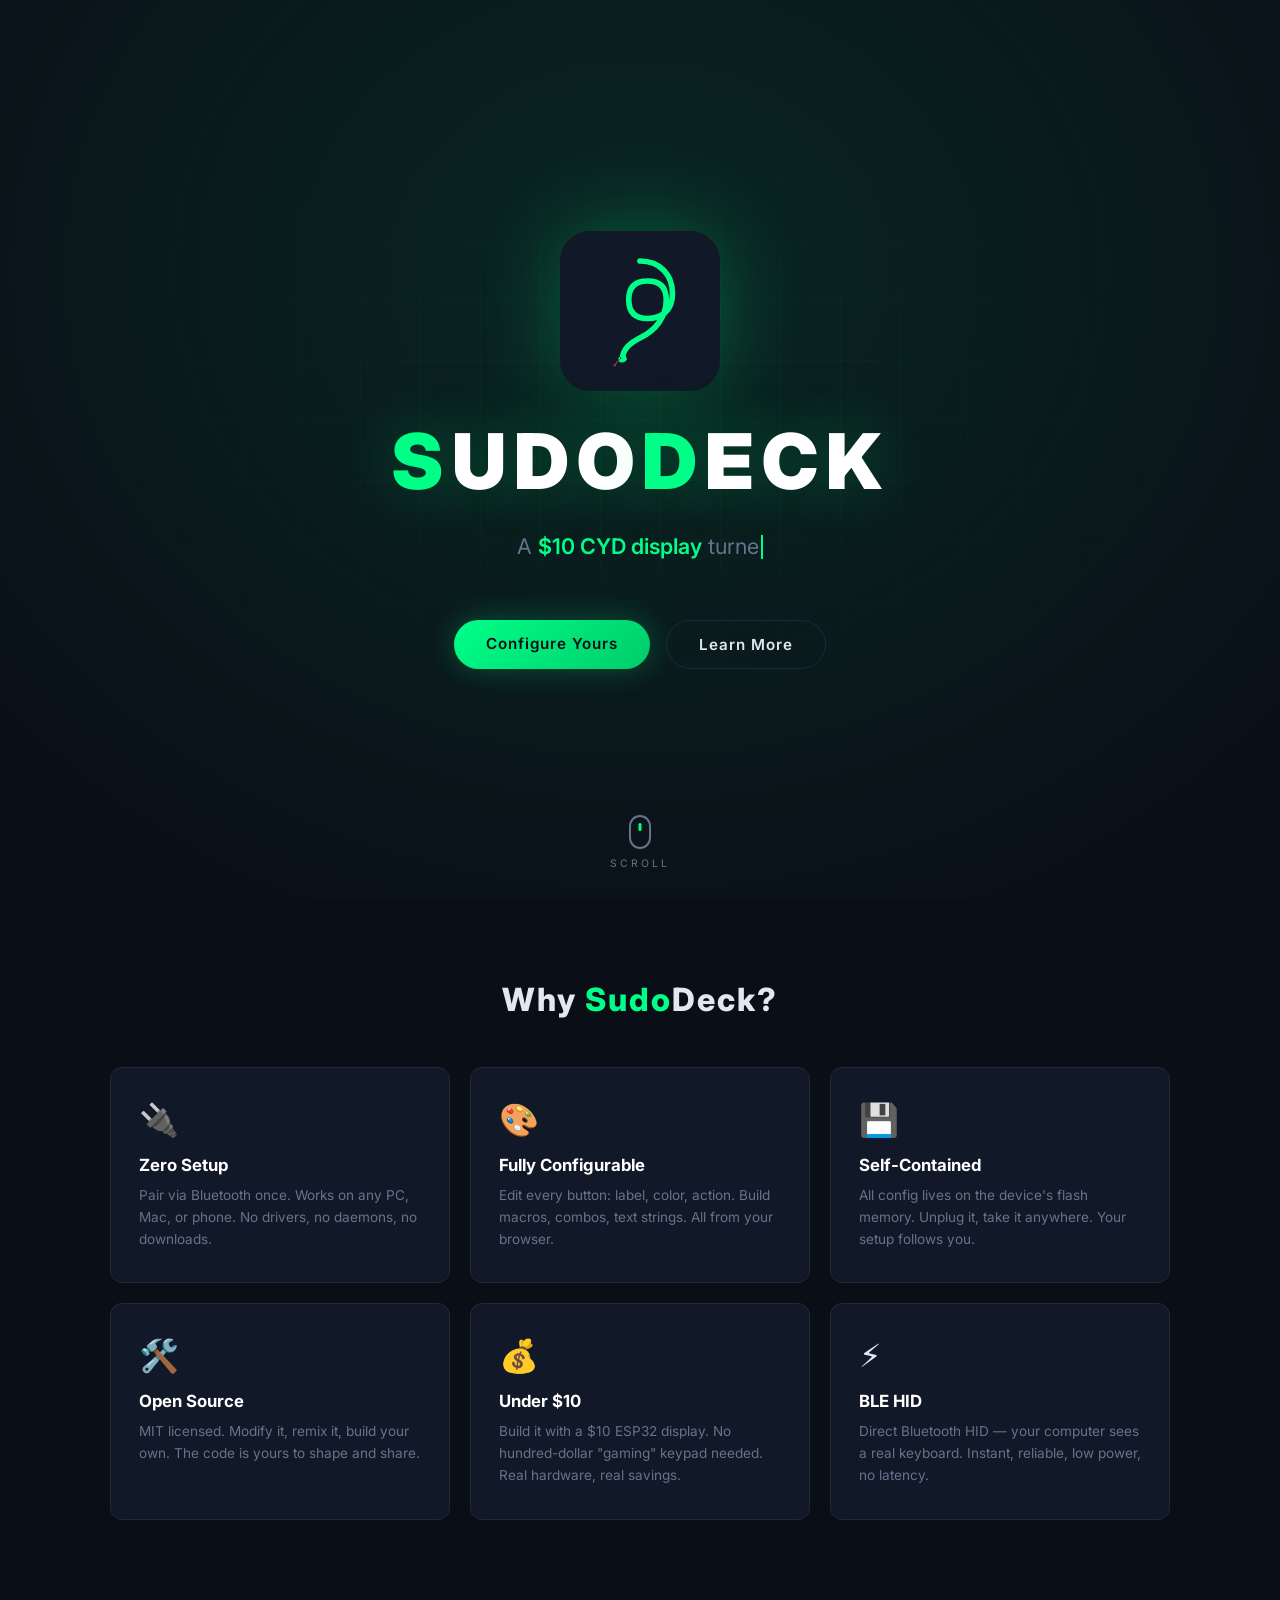
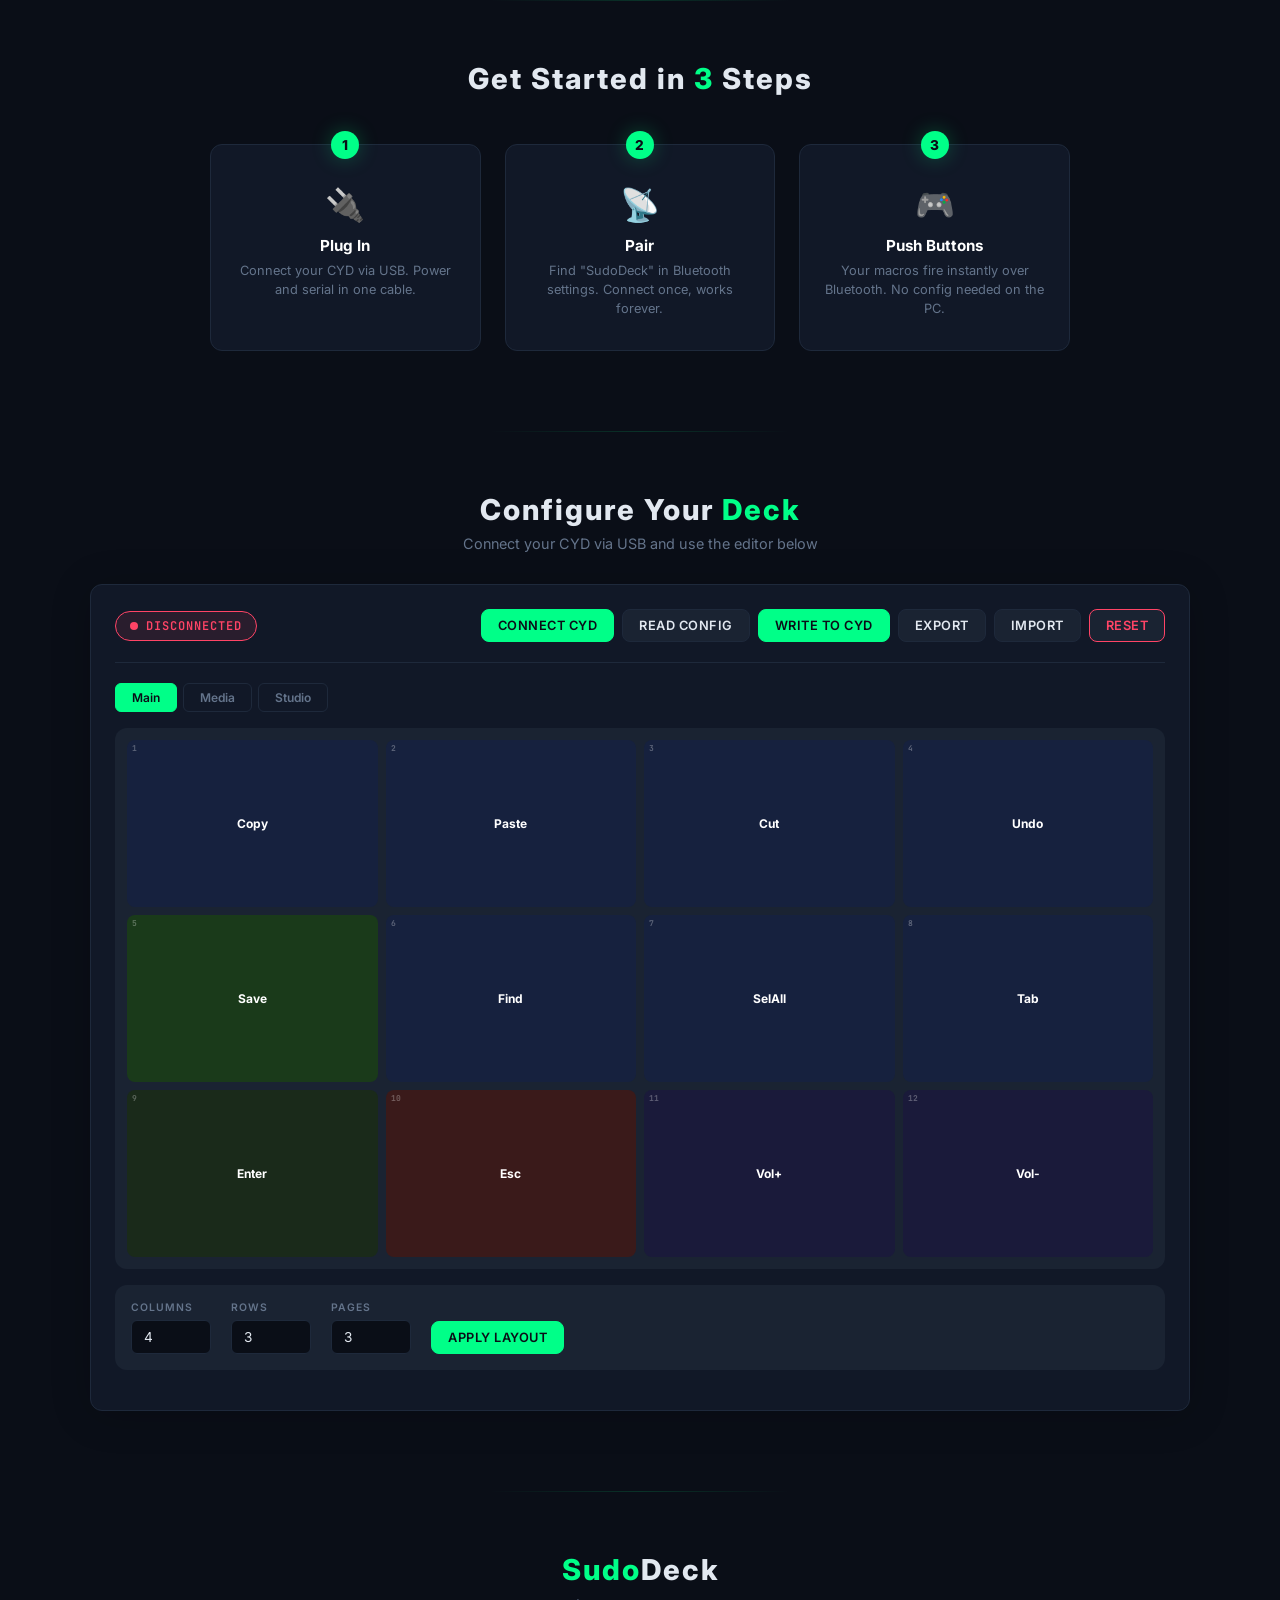
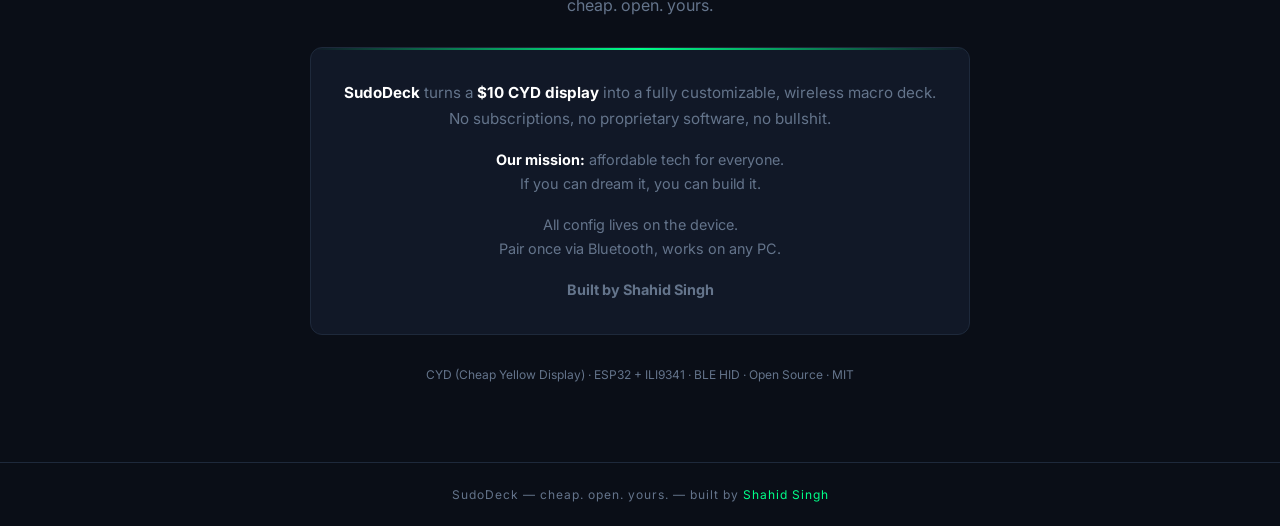
==== commit 17c00f16: "feat: typewriter hero, animated snake tongue, stepped config section, scroll-reveal stagger, grid bg" ====
--- a/web/index.html
+++ b/web/index.html
@@ -13,8 +13,9 @@
     --surface2: #1A2332;
     --border: #1E293B;
     --accent: #00FF88;
-    --accent-dim: rgba(0,255,136,0.15);
-    --accent-glow: rgba(0,255,136,0.3);
+    --accent-dim: rgba(0,255,136,0.1);
+    --accent-glow: rgba(0,255,136,0.25);
+    --accent2: #00D4FF;
     --danger: #FF4466;
     --warn: #FFAA44;
     --text: #E2E8F0;
@@ -33,7 +34,7 @@
   }
   ::selection { background: var(--accent); color: var(--bg); }
 
-  /* ─── Hero ─── */
+  /* ─── Animated grid background ─── */
   .hero {
     min-height: 100vh;
     display: flex;
@@ -48,12 +49,29 @@
   .hero::before {
     content: '';
     position: absolute;
+    inset: 0;
+    background:
+      linear-gradient(rgba(0,255,136,0.03) 1px, transparent 1px),
+      linear-gradient(90deg, rgba(0,255,136,0.03) 1px, transparent 1px);
+    background-size: 60px 60px;
+    mask-image: radial-gradient(ellipse 60% 50% at 50% 45%, black 30%, transparent 70%);
+    -webkit-mask-image: radial-gradient(ellipse 60% 50% at 50% 45%, black 30%, transparent 70%);
+    pointer-events: none;
+  }
+  .hero::after {
+    content: '';
+    position: absolute;
     top: -50%;
     left: -50%;
     width: 200%;
     height: 200%;
-    background: radial-gradient(ellipse at 50% 40%, var(--accent-dim) 0%, transparent 60%);
+    background: radial-gradient(ellipse at 50% 40%, var(--accent-dim) 0%, transparent 50%);
     pointer-events: none;
+    animation: pulseGlow 6s ease-in-out infinite;
+  }
+  @keyframes pulseGlow {
+    0%, 100% { opacity: 0.6; transform: scale(1); }
+    50% { opacity: 1; transform: scale(1.05); }
   }
 
   .snake-logo {
@@ -62,6 +80,8 @@
     margin-bottom: 24px;
     filter: drop-shadow(0 0 40px var(--accent-glow));
     animation: float 4s ease-in-out infinite;
+    position: relative;
+    z-index: 1;
   }
   @keyframes float {
     0%, 100% { transform: translateY(0); }
@@ -74,23 +94,46 @@
     letter-spacing: 8px;
     color: #fff;
     text-shadow: 0 0 60px var(--accent-glow);
-    margin-bottom: 16px;
+    margin-bottom: 20px;
+    position: relative;
+    z-index: 1;
   }
   .hero h1 span { color: var(--accent); }
+  .hero h1 .char { display: inline-block; animation: letterPop 0.4s ease both; }
+  @keyframes letterPop {
+    0% { opacity: 0; transform: translateY(20px) scale(0.8); }
+    100% { opacity: 1; transform: translateY(0) scale(1); }
+  }
+
   .hero .tagline {
     font-size: clamp(1rem, 2.5vw, 1.35rem);
     color: var(--dim);
-    max-width: 600px;
-    line-height: 1.6;
+    max-width: 620px;
+    line-height: 1.7;
     margin-bottom: 40px;
+    position: relative;
+    z-index: 1;
+    min-height: 2.4em;
   }
   .hero .tagline strong { color: var(--accent); font-weight: 600; }
+  .cursor {
+    display: inline-block;
+    width: 2px;
+    height: 1.1em;
+    background: var(--accent);
+    margin-left: 2px;
+    vertical-align: text-bottom;
+    animation: blink 0.8s step-end infinite;
+  }
+  @keyframes blink { 50% { opacity: 0; } }
 
   .hero-btns {
     display: flex;
     gap: 16px;
     flex-wrap: wrap;
     justify-content: center;
+    position: relative;
+    z-index: 1;
   }
   .btn-hero {
     padding: 14px 32px;
@@ -105,13 +148,24 @@
     text-decoration: none;
   }
   .btn-hero.primary {
-    background: var(--accent);
+    background: linear-gradient(135deg, var(--accent), #00cc6a);
     color: var(--bg);
     box-shadow: 0 0 30px var(--accent-glow);
-  }
+    position: relative;
+    overflow: hidden;
+  }
+  .btn-hero.primary::after {
+    content: '';
+    position: absolute;
+    inset: 0;
+    background: linear-gradient(135deg, transparent 40%, rgba(255,255,255,0.15) 50%, transparent 60%);
+    transform: translateX(-100%);
+    transition: transform 0.6s ease;
+  }
+  .btn-hero.primary:hover::after { transform: translateX(100%); }
   .btn-hero.primary:hover {
-    transform: translateY(-2px);
-    box-shadow: 0 0 50px var(--accent-glow);
+    transform: translateY(-3px);
+    box-shadow: 0 8px 40px var(--accent-glow);
   }
   .btn-hero.secondary {
     background: transparent;
@@ -121,7 +175,8 @@
   .btn-hero.secondary:hover {
     border-color: var(--accent);
     color: var(--accent);
-    transform: translateY(-2px);
+    transform: translateY(-3px);
+    box-shadow: 0 0 30px var(--accent-dim);
   }
 
   .scroll-indicator {
@@ -134,22 +189,46 @@
     align-items: center;
     gap: 8px;
     color: var(--dim);
-    font-size: 0.7rem;
-    letter-spacing: 2px;
+    font-size: 0.65rem;
+    letter-spacing: 3px;
     animation: bounce 2s ease-in-out infinite;
     text-decoration: none;
     cursor: pointer;
-  }
-  .scroll-indicator .arrow {
-    width: 20px;
-    height: 20px;
-    border-right: 2px solid var(--dim);
-    border-bottom: 2px solid var(--dim);
-    transform: rotate(45deg);
+    z-index: 1;
+  }
+  .mouse {
+    width: 22px; height: 34px;
+    border: 2px solid var(--dim);
+    border-radius: 12px;
+    position: relative;
+  }
+  .mouse::after {
+    content: '';
+    position: absolute;
+    top: 6px; left: 50%;
+    transform: translateX(-50%);
+    width: 3px; height: 8px;
+    background: var(--accent);
+    border-radius: 2px;
+    animation: scrollWheel 1.5s ease-in-out infinite;
+  }
+  @keyframes scrollWheel {
+    0% { transform: translateX(-50%) translateY(0); opacity: 1; }
+    100% { transform: translateX(-50%) translateY(12px); opacity: 0; }
   }
   @keyframes bounce {
     0%, 100% { transform: translateX(-50%) translateY(0); }
-    50% { transform: translateX(-50%) translateY(8px); }
+    50% { transform: translateX(-50%) translateY(6px); }
+  }
+
+  /* ─── Section dividers ─── */
+  .section-divider {
+    width: 100%;
+    height: 1px;
+    background: linear-gradient(90deg, transparent, var(--accent), transparent);
+    opacity: 0.15;
+    margin: 0 auto;
+    max-width: 300px;
   }
 
   /* ─── Features ─── */
@@ -168,51 +247,100 @@
   .features h2 span { color: var(--accent); }
   .feature-grid {
     display: grid;
-    grid-template-columns: repeat(auto-fit, minmax(250px, 1fr));
+    grid-template-columns: repeat(auto-fit, minmax(280px, 1fr));
     gap: 20px;
   }
   .feature-card {
     background: var(--surface);
     border: 1px solid var(--border);
     border-radius: var(--radius);
-    padding: 28px 24px;
-    transition: all 0.3s ease;
+    padding: 32px 28px;
+    transition: all 0.4s ease;
     position: relative;
     overflow: hidden;
   }
   .feature-card::before {
     content: '';
     position: absolute;
-    top: 0;
-    left: 0;
-    right: 0;
+    top: 0; left: 0; right: 0;
     height: 2px;
-    background: var(--accent);
-    opacity: 0;
-    transition: opacity 0.3s ease;
+    background: linear-gradient(90deg, transparent, var(--accent), transparent);
+    transform: scaleX(0);
+    transition: transform 0.4s ease;
   }
   .feature-card:hover {
-    transform: translateY(-4px);
-    border-color: var(--accent);
-    box-shadow: 0 8px 40px rgba(0,0,0,0.3);
-  }
-  .feature-card:hover::before { opacity: 1; }
+    transform: translateY(-6px);
+    border-color: rgba(0,255,136,0.2);
+    box-shadow: 0 12px 50px rgba(0,0,0,0.3);
+  }
+  .feature-card:hover::before { transform: scaleX(1); }
   .feature-icon {
-    font-size: 1.8rem;
-    margin-bottom: 12px;
+    font-size: 2rem;
+    margin-bottom: 16px;
     display: block;
   }
   .feature-card h3 {
-    font-size: 1rem;
+    font-size: 1.05rem;
     font-weight: 700;
     color: #fff;
-    margin-bottom: 8px;
+    margin-bottom: 10px;
   }
   .feature-card p {
     font-size: 0.85rem;
     color: var(--dim);
-    line-height: 1.5;
-  }
+    line-height: 1.6;
+  }
+
+  /* ─── Steps Section ─── */
+  .steps-section {
+    padding: 60px 20px 80px;
+    max-width: 900px;
+    margin: 0 auto;
+  }
+  .steps-section h2 {
+    text-align: center;
+    font-size: 1.8rem;
+    font-weight: 800;
+    letter-spacing: 2px;
+    margin-bottom: 48px;
+  }
+  .steps-section h2 span { color: var(--accent); }
+  .steps-grid {
+    display: grid;
+    grid-template-columns: repeat(auto-fit, minmax(200px, 1fr));
+    gap: 24px;
+    counter-reset: step;
+  }
+  .step-card {
+    text-align: center;
+    padding: 32px 20px;
+    background: var(--surface);
+    border: 1px solid var(--border);
+    border-radius: var(--radius);
+    position: relative;
+    counter-increment: step;
+  }
+  .step-card::before {
+    content: counter(step);
+    position: absolute;
+    top: -14px;
+    left: 50%;
+    transform: translateX(-50%);
+    width: 28px;
+    height: 28px;
+    background: var(--accent);
+    color: var(--bg);
+    border-radius: 50%;
+    display: flex;
+    align-items: center;
+    justify-content: center;
+    font-weight: 800;
+    font-size: 0.85rem;
+    box-shadow: 0 0 20px var(--accent-glow);
+  }
+  .step-icon { font-size: 2rem; margin: 8px 0 12px; display: block; }
+  .step-card h3 { font-size: 0.95rem; font-weight: 700; color: #fff; margin-bottom: 6px; }
+  .step-card p { font-size: 0.8rem; color: var(--dim); line-height: 1.5; }
 
   /* ─── Config Tool ─── */
   .config-section {
@@ -232,7 +360,6 @@
     font-size: 0.9rem;
     margin-bottom: 32px;
   }
-
   .config-container {
     max-width: 1100px;
     margin: 0 auto;
@@ -240,8 +367,8 @@
     border: 1px solid var(--border);
     border-radius: var(--radius);
     padding: 24px;
-  }
-
+    box-shadow: 0 4px 40px rgba(0,0,0,0.2);
+  }
   .status-bar {
     display: flex;
     align-items: center;
@@ -365,10 +492,11 @@
     padding: 14px 24px; border-radius: var(--radius);
     font-family: var(--font); font-size: 0.85rem; font-weight: 500;
     z-index: 999; animation: slideIn 0.3s ease;
-    backdrop-filter: blur(12px);
-  }
-  .toast.success { background: rgba(0,255,136,0.15); color: var(--accent); border: 1px solid var(--accent); }
-  .toast.error { background: rgba(255,68,102,0.15); color: var(--danger); border: 1px solid var(--danger); }
+    backdrop-filter: blur(16px);
+    box-shadow: 0 4px 30px rgba(0,0,0,0.3);
+  }
+  .toast.success { background: rgba(0,255,136,0.12); color: var(--accent); border: 1px solid rgba(0,255,136,0.3); }
+  .toast.error { background: rgba(255,68,102,0.12); color: var(--danger); border: 1px solid rgba(255,68,102,0.3); }
   @keyframes slideIn { from { transform: translateY(20px); opacity: 0; } to { transform: translateY(0); opacity: 1; } }
 
   .layout-controls {
@@ -408,6 +536,15 @@
     border: 1px solid var(--border);
     border-radius: var(--radius);
     margin: 32px 0;
+    position: relative;
+    overflow: hidden;
+  }
+  .about .mission::before {
+    content: '';
+    position: absolute;
+    top: 0; left: 0; right: 0;
+    height: 2px;
+    background: linear-gradient(90deg, transparent, var(--accent), transparent);
   }
   .about .mission p {
     color: var(--dim);
@@ -432,27 +569,33 @@
   }
   footer span { color: var(--accent); }
 
+  /* ─── Scroll animations ─── */
+  .reveal {
+    opacity: 0;
+    transform: translateY(40px);
+    transition: all 0.7s cubic-bezier(0.16, 1, 0.3, 1);
+  }
+  .reveal.visible {
+    opacity: 1;
+    transform: translateY(0);
+  }
+  .reveal-delay-1 { transition-delay: 0.1s; }
+  .reveal-delay-2 { transition-delay: 0.2s; }
+  .reveal-delay-3 { transition-delay: 0.3s; }
+  .reveal-delay-4 { transition-delay: 0.4s; }
+  .reveal-delay-5 { transition-delay: 0.5s; }
+  .reveal-delay-6 { transition-delay: 0.6s; }
+
   @media (max-width: 700px) {
     .snake-logo { width: 120px; height: 120px; }
     .config-container { padding: 16px; }
     .toolbar { gap: 6px; }
     .btn { font-size: 0.7rem; padding: 6px 12px; }
   }
-
-  .reveal {
-    opacity: 0;
-    transform: translateY(30px);
-    transition: all 0.6s ease;
-  }
-  .reveal.visible {
-    opacity: 1;
-    transform: translateY(0);
-  }
 </style>
 </head>
 <body>
 
-<!-- ─── Hero ─── -->
 <section class="hero">
   <svg class="snake-logo" viewBox="0 0 512 512" fill="none">
     <rect width="512" height="512" rx="96" fill="var(--surface)"/>
@@ -461,64 +604,84 @@
     <ellipse cx="200" cy="410" rx="14" ry="10" fill="#00FF88" transform="rotate(-15 200 410)"/>
     <circle cx="194" cy="407" r="2.5" fill="#0A0E17"/>
     <circle cx="188" cy="413" r="2.5" fill="#0A0E17"/>
-    <path d="M186 415 C182 420 178 425 176 428" stroke="#FF4466" stroke-width="2.5" stroke-linecap="round" fill="none"/>
-    <path d="M176 428 L172 430 M176 428 L176 433" stroke="#FF4466" stroke-width="2" stroke-linecap="round" fill="none"/>
+    <path class="tongue" d="M186 415 C182 420 178 425 176 428" stroke="#FF4466" stroke-width="2.5" stroke-linecap="round" fill="none"/>
+    <path class="tongue" d="M176 428 L172 430 M176 428 L176 433" stroke="#FF4466" stroke-width="2" stroke-linecap="round" fill="none"/>
   </svg>
   <h1><span>S</span>UDO<span>D</span>ECK</h1>
-  <p class="tagline">
-    A <strong>$10 CYD display</strong> turned into a powerful wireless macro deck.<br>
-    No subscriptions. No proprietary software. Just <strong>pure open source</strong>.
-  </p>
+  <p class="tagline" id="tagline"></p>
   <div class="hero-btns">
     <a class="btn-hero primary" href="#config">Configure Yours</a>
     <a class="btn-hero secondary" href="#about">Learn More</a>
   </div>
   <a class="scroll-indicator" href="#features">
+    <div class="mouse"></div>
     <span>SCROLL</span>
-    <div class="arrow"></div>
   </a>
 </section>
 
-<!-- ─── Features ─── -->
 <section id="features" class="features">
-  <h2>why <span>sudo</span>deck?</h2>
+  <h2>Why <span>Sudo</span>Deck?</h2>
   <div class="feature-grid">
-    <div class="feature-card reveal">
+    <div class="feature-card reveal reveal-delay-1">
       <span class="feature-icon">🔌</span>
       <h3>Zero Setup</h3>
       <p>Pair via Bluetooth once. Works on any PC, Mac, or phone. No drivers, no daemons, no downloads.</p>
     </div>
-    <div class="feature-card reveal">
+    <div class="feature-card reveal reveal-delay-2">
       <span class="feature-icon">🎨</span>
       <h3>Fully Configurable</h3>
-      <p>Edit every button: label, color, action. Build macros, combos, text snippets. All from your browser.</p>
+      <p>Edit every button: label, color, action. Build macros, combos, text strings. All from your browser.</p>
     </div>
-    <div class="feature-card reveal">
+    <div class="feature-card reveal reveal-delay-3">
       <span class="feature-icon">💾</span>
       <h3>Self-Contained</h3>
       <p>All config lives on the device's flash memory. Unplug it, take it anywhere. Your setup follows you.</p>
     </div>
-    <div class="feature-card reveal">
+    <div class="feature-card reveal reveal-delay-4">
       <span class="feature-icon">🛠️</span>
       <h3>Open Source</h3>
-      <p>MIT licensed. Modify it, remix it, build your own. The code is yours to shape.</p>
+      <p>MIT licensed. Modify it, remix it, build your own. The code is yours to shape and share.</p>
     </div>
-    <div class="feature-card reveal">
+    <div class="feature-card reveal reveal-delay-5">
       <span class="feature-icon">💰</span>
       <h3>Under $10</h3>
-      <p>A Cheap Yellow Display is all you need. No hundred-dollar "gaming" keypad required.</p>
+      <p>Build it with a $10 ESP32 display. No hundred-dollar "gaming" keypad needed. Real hardware, real savings.</p>
     </div>
-    <div class="feature-card reveal">
+    <div class="feature-card reveal reveal-delay-6">
       <span class="feature-icon">⚡</span>
       <h3>BLE HID</h3>
-      <p>Direct Bluetooth HID — the computer thinks it's a real keyboard. Instant, reliable, low power.</p>
+      <p>Direct Bluetooth HID — your computer sees a real keyboard. Instant, reliable, low power, no latency.</p>
     </div>
   </div>
 </section>
 
-<!-- ─── Config Tool ─── -->
+<div class="section-divider"></div>
+
+<section class="steps-section">
+  <h2>Get Started in <span>3</span> Steps</h2>
+  <div class="steps-grid">
+    <div class="step-card reveal reveal-delay-1">
+      <span class="step-icon">🔌</span>
+      <h3>Plug In</h3>
+      <p>Connect your CYD via USB. Power and serial in one cable.</p>
+    </div>
+    <div class="step-card reveal reveal-delay-2">
+      <span class="step-icon">📡</span>
+      <h3>Pair</h3>
+      <p>Find "SudoDeck" in Bluetooth settings. Connect once, works forever.</p>
+    </div>
+    <div class="step-card reveal reveal-delay-3">
+      <span class="step-icon">🎮</span>
+      <h3>Push Buttons</h3>
+      <p>Your macros fire instantly over Bluetooth. No config needed on the PC.</p>
+    </div>
+  </div>
+</section>
+
+<div class="section-divider"></div>
+
 <section id="config" class="config-section">
-  <h2>configure your <span>deck</span></h2>
+  <h2>Configure Your <span>Deck</span></h2>
   <p>Connect your CYD via USB and use the editor below</p>
   <div class="config-container">
     <div class="status-bar">
@@ -580,7 +743,8 @@
   </div>
 </section>
 
-<!-- ─── About ─── -->
+<div class="section-divider"></div>
+
 <section id="about" class="about">
   <h2><span>Sudo</span>Deck</h2>
   <p style="color:var(--dim);">cheap. open. yours.</p>
@@ -598,7 +762,7 @@
       All config lives on the device.<br>
       Pair once via Bluetooth, works on any PC.
     </p>
-    <p class="byline">built by shahid singh</p>
+    <p class="byline">Built by Shahid Singh</p>
   </div>
   <p style="font-size:0.75rem;color:var(--dim);">
     CYD (Cheap Yellow Display) · ESP32 + ILI9341 · BLE HID · Open Source · MIT
@@ -606,10 +770,54 @@
 </section>
 
 <footer>
-  SudoDeck &mdash; cheap. open. yours. &mdash; built by <span>shahid singh</span>
+  SudoDeck &mdash; cheap. open. yours. &mdash; built by <span>Shahid Singh</span>
 </footer>
 
 <script>
+// ─── Typewriter effect ───
+const taglines = [
+  'A <strong>$10 CYD display</strong> turned into a powerful wireless macro deck.',
+  'No subscriptions. No proprietary software. Just <strong>pure open source</strong>.'
+];
+let taglineIdx = 0;
+let charIdx = 0;
+const el = document.getElementById('tagline');
+function typeWriter() {
+  const full = taglines[taglineIdx];
+  if (charIdx <= full.length) {
+    el.innerHTML = full.substring(0, charIdx) + '<span class="cursor"></span>';
+    charIdx++;
+    const delay = full[charIdx - 1] === '<' ? 10 : full[charIdx - 1] === '>' ? 10 : full[charIdx - 1] === '&' ? 10 : Math.random() * 40 + 20;
+    setTimeout(typeWriter, delay);
+  } else {
+    setTimeout(() => {
+      el.innerHTML = full + '<span class="cursor"></span>';
+      setTimeout(() => {
+        taglineIdx = (taglineIdx + 1) % taglineLines.length;
+        charIdx = 0;
+        el.innerHTML = '';
+        setTimeout(typeWriter, 500);
+      }, 3000);
+    }, 100);
+  }
+}
+const taglineLines = taglines;
+setTimeout(typeWriter, 800);
+
+// ─── Snake tongue animation ───
+setInterval(() => {
+  document.querySelectorAll('.tongue').forEach(t => {
+    t.style.opacity = t.style.opacity === '0' ? '1' : '0';
+  });
+}, 3000);
+
+// ─── Scroll reveal ───
+const observer = new IntersectionObserver((entries) => {
+  entries.forEach(e => { if (e.isIntersecting) e.target.classList.add('visible'); });
+}, { threshold: 0.1 });
+document.querySelectorAll('.reveal').forEach(el => observer.observe(el));
+
+// ─── Config tool ───
 let devicePort = null;
 let deviceReader = null;
 let deviceWriter = null;
@@ -668,7 +876,6 @@
   };
 }
 function initConfig() { configData = defaultConfig(); }
-
 function toast(msg, type) {
   const t = document.createElement('div');
   t.className = 'toast ' + (type || 'success');
@@ -676,14 +883,12 @@
   document.body.appendChild(t);
   setTimeout(() => t.remove(), 3000);
 }
-
 function setStatus(online) {
   const badge = document.getElementById('statusBadge');
   badge.className = 'status-badge ' + (online ? 'online' : 'offline');
   badge.querySelector('.status-dot').className = 'status-dot ' + (online ? 'green' : 'red');
   badge.querySelector('span').textContent = online ? 'CONNECTED' : 'DISCONNECTED';
 }
-
 async function serialReadLine(timeout = 5000) {
   const decoder = new TextDecoder();
   let buf = '';
@@ -705,7 +910,6 @@
   await deviceWriter.write(data);
   return JSON.parse(await serialReadLine());
 }
-
 document.getElementById('btnConnect').addEventListener('click', async () => {
   try {
     if (!('serial' in navigator)) { toast('Web Serial requires Chrome/Edge', 'error'); return; }
@@ -730,7 +934,6 @@
   if (deviceWriter) { try { await deviceWriter.close(); } catch(e){} }
   if (devicePort) { try { await devicePort.close(); } catch(e){} }
 });
-
 document.getElementById('btnRead').addEventListener('click', async () => {
   if (!deviceWriter) { toast('Connect to CYD first', 'error'); return; }
   try {
@@ -773,7 +976,6 @@
   };
   reader.readAsText(f); e.target.value = '';
 });
-
 function updateLayoutInputs() {
   if (!configData) return;
   document.getElementById('layoutCols').value = configData.grid.cols;
@@ -798,7 +1000,6 @@
   }
   selectedPage = 0; selectedButton = -1; renderAll(); toast('Layout updated');
 });
-
 function renderAll() { renderPagesBar(); renderGrid(); updateLayoutInputs(); }
 function renderPagesBar() {
   const bar = document.getElementById('pagesBar'); bar.innerHTML = '';
@@ -819,7 +1020,7 @@
   const grid = document.getElementById('grid-preview');
   if (!configData) return;
   const { cols, rows } = configData.grid;
-  grid.style.gridTemplateColumns = `repeat(${cols}, 1fr)`;
+  grid.style.gridTemplateColumns = 'repeat(' + cols + ', 1fr)';
   const page = configData.pages[selectedPage];
   if (!page) return;
   grid.innerHTML = '';
@@ -857,9 +1058,9 @@
     html = '<div class="editor-row"><label>Key</label><input type="text" id="editKeyValue" value="' + esc(action.value||'') + '" placeholder="ENTER, F1, a, MEDIA_PLAY_PAUSE"></div>';
   } else if (type === 'combo') {
     html = '<div class="editor-row"><label>Mod</label><select id="editComboMod">' +
-      ['CTRL','ALT','SHIFT','CTRL_SHIFT','CTRL_ALT','ALT_SHIFT','CTRL_ALT_SHIFT'].map(m =>
-        '<option value="' + m + '"' + (action.mod===m?' selected':'') + '>' + m.replace('_','+') + '</option>'
-      ).join('') +
+      ['CTRL','ALT','SHIFT','CTRL_SHIFT','CTRL_ALT','ALT_SHIFT','CTRL_ALT_SHIFT'].map(function(m) {
+        return '<option value="' + m + '"' + (action.mod===m?' selected':'') + '>' + m.replace('_','+') + '</option>';
+      }).join('') +
       '</select><label>Key</label><input type="text" id="editComboKey" value="' + esc(action.key||'') + '" placeholder="c, s, v"></div>';
   } else if (type === 'text') {
     html = '<div class="editor-row"><label>Text</label><input type="text" id="editTextValue" value="' + esc(action.value||'') + '" placeholder="Text to type"></div>';
@@ -867,13 +1068,13 @@
     html = '<div class="editor-row"><label>Delay</label><input type="number" id="editDelayValue" value="' + (action.value||100) + '" min="1" max="10000"> <span style="font-size:0.7rem;color:var(--dim)">ms</span></div>';
   } else if (type === 'macro') {
     html = '<div class="action-builder"><div style="display:flex;justify-content:space-between;align-items:center;margin-bottom:8px;"><span style="color:var(--accent);font-size:0.75rem;">MACRO STEPS</span><button class="btn small" id="btnAddStep">+ Add Step</button></div><div id="macroSteps"></div></div>';
-    setTimeout(() => {
+    setTimeout(function() {
       renderMacroSteps(action.steps || []);
-      document.getElementById('btnAddStep').addEventListener('click', () => {
+      document.getElementById('btnAddStep').addEventListener('click', function() {
         const steps = getActionFromFields().steps || [];
         steps.push({ type: 'key', value: '' });
         const page = configData.pages[selectedPage];
-        page.buttons[selectedButton].action = { type: 'macro', steps };
+        page.buttons[selectedButton].action = { type: 'macro', steps: steps };
         updateActionFields();
       });
     }, 50);
@@ -885,19 +1086,21 @@
   if (!container) return;
   container.innerHTML = '';
   steps = steps || [];
-  steps.forEach((step, i) => {
+  steps.forEach(function(step, i) {
     const div = document.createElement('div');
     div.className = 'macro-step';
     div.innerHTML = '<span class="step-num">#' + (i+1) + '</span>' +
       '<select class="macro-type" data-idx="' + i + '">' +
-        ['key','combo','text','delay'].map(t => '<option value="' + t + '"' + (step.type===t?' selected':'') + '>' + t.charAt(0).toUpperCase()+t.slice(1) + '</option>').join('') +
+        ['key','combo','text','delay'].map(function(t) {
+          return '<option value="' + t + '"' + (step.type===t?' selected':'') + '>' + t.charAt(0).toUpperCase()+t.slice(1) + '</option>';
+        }).join('') +
       '</select>' +
       '<input type="text" class="macro-value" value="' + esc(step.value||step.key||'') + '" data-idx="' + i + '" placeholder="value" style="flex:1">' +
       '<button class="btn small danger macro-del" data-idx="' + i + '">X</button>';
     container.appendChild(div);
   });
-  container.querySelectorAll('.macro-type').forEach(sel => {
-    sel.addEventListener('change', (e) => {
+  container.querySelectorAll('.macro-type').forEach(function(sel) {
+    sel.addEventListener('change', function(e) {
       const idx = parseInt(e.target.dataset.idx);
       const page = configData.pages[selectedPage];
       if (page.buttons[selectedButton].action.steps) {
@@ -906,8 +1109,8 @@
       renderMacroSteps(page.buttons[selectedButton].action.steps);
     });
   });
-  container.querySelectorAll('.macro-value').forEach(inp => {
-    inp.addEventListener('input', (e) => {
+  container.querySelectorAll('.macro-value').forEach(function(inp) {
+    inp.addEventListener('input', function(e) {
       const idx = parseInt(e.target.dataset.idx);
       const page = configData.pages[selectedPage];
       if (page.buttons[selectedButton].action.steps) {
@@ -917,8 +1120,8 @@
       }
     });
   });
-  container.querySelectorAll('.macro-del').forEach(btn => {
-    btn.addEventListener('click', (e) => {
+  container.querySelectorAll('.macro-del').forEach(function(btn) {
+    btn.addEventListener('click', function(e) {
       const idx = parseInt(e.target.dataset.idx);
       const page = configData.pages[selectedPage];
       if (page.buttons[selectedButton].action.steps) {
@@ -940,7 +1143,7 @@
   }
   return { type: 'key', value: '' };
 }
-document.getElementById('editActionType').addEventListener('change', () => {
+document.getElementById('editActionType').addEventListener('change', function() {
   const page = configData.pages[selectedPage];
   if (page && selectedButton >= 0) {
     const newType = document.getElementById('editActionType').value;
@@ -953,7 +1156,7 @@
   }
   updateActionFields();
 });
-document.getElementById('btnApplyEdit').addEventListener('click', () => {
+document.getElementById('btnApplyEdit').addEventListener('click', function() {
   const page = configData.pages[selectedPage];
   if (!page || selectedButton < 0) return;
   page.buttons[selectedButton].label = document.getElementById('editLabel').value;
@@ -962,17 +1165,11 @@
   document.getElementById('editorPanel').style.display = 'none';
   renderAll(); toast('Button updated');
 });
-document.getElementById('btnCancelEdit').addEventListener('click', () => {
+document.getElementById('btnCancelEdit').addEventListener('click', function() {
   document.getElementById('editorPanel').style.display = 'none';
   selectedButton = -1; renderGrid();
 });
 function esc(s) { return (s||'').replace(/&/g,'&amp;').replace(/</g,'&lt;').replace(/>/g,'&gt;').replace(/"/g,'&#34;'); }
-
-// Scroll reveal
-const observer = new IntersectionObserver((entries) => {
-  entries.forEach(e => { if (e.isIntersecting) e.target.classList.add('visible'); });
-}, { threshold: 0.1 });
-document.querySelectorAll('.reveal').forEach(el => observer.observe(el));
 
 initConfig();
 renderAll();
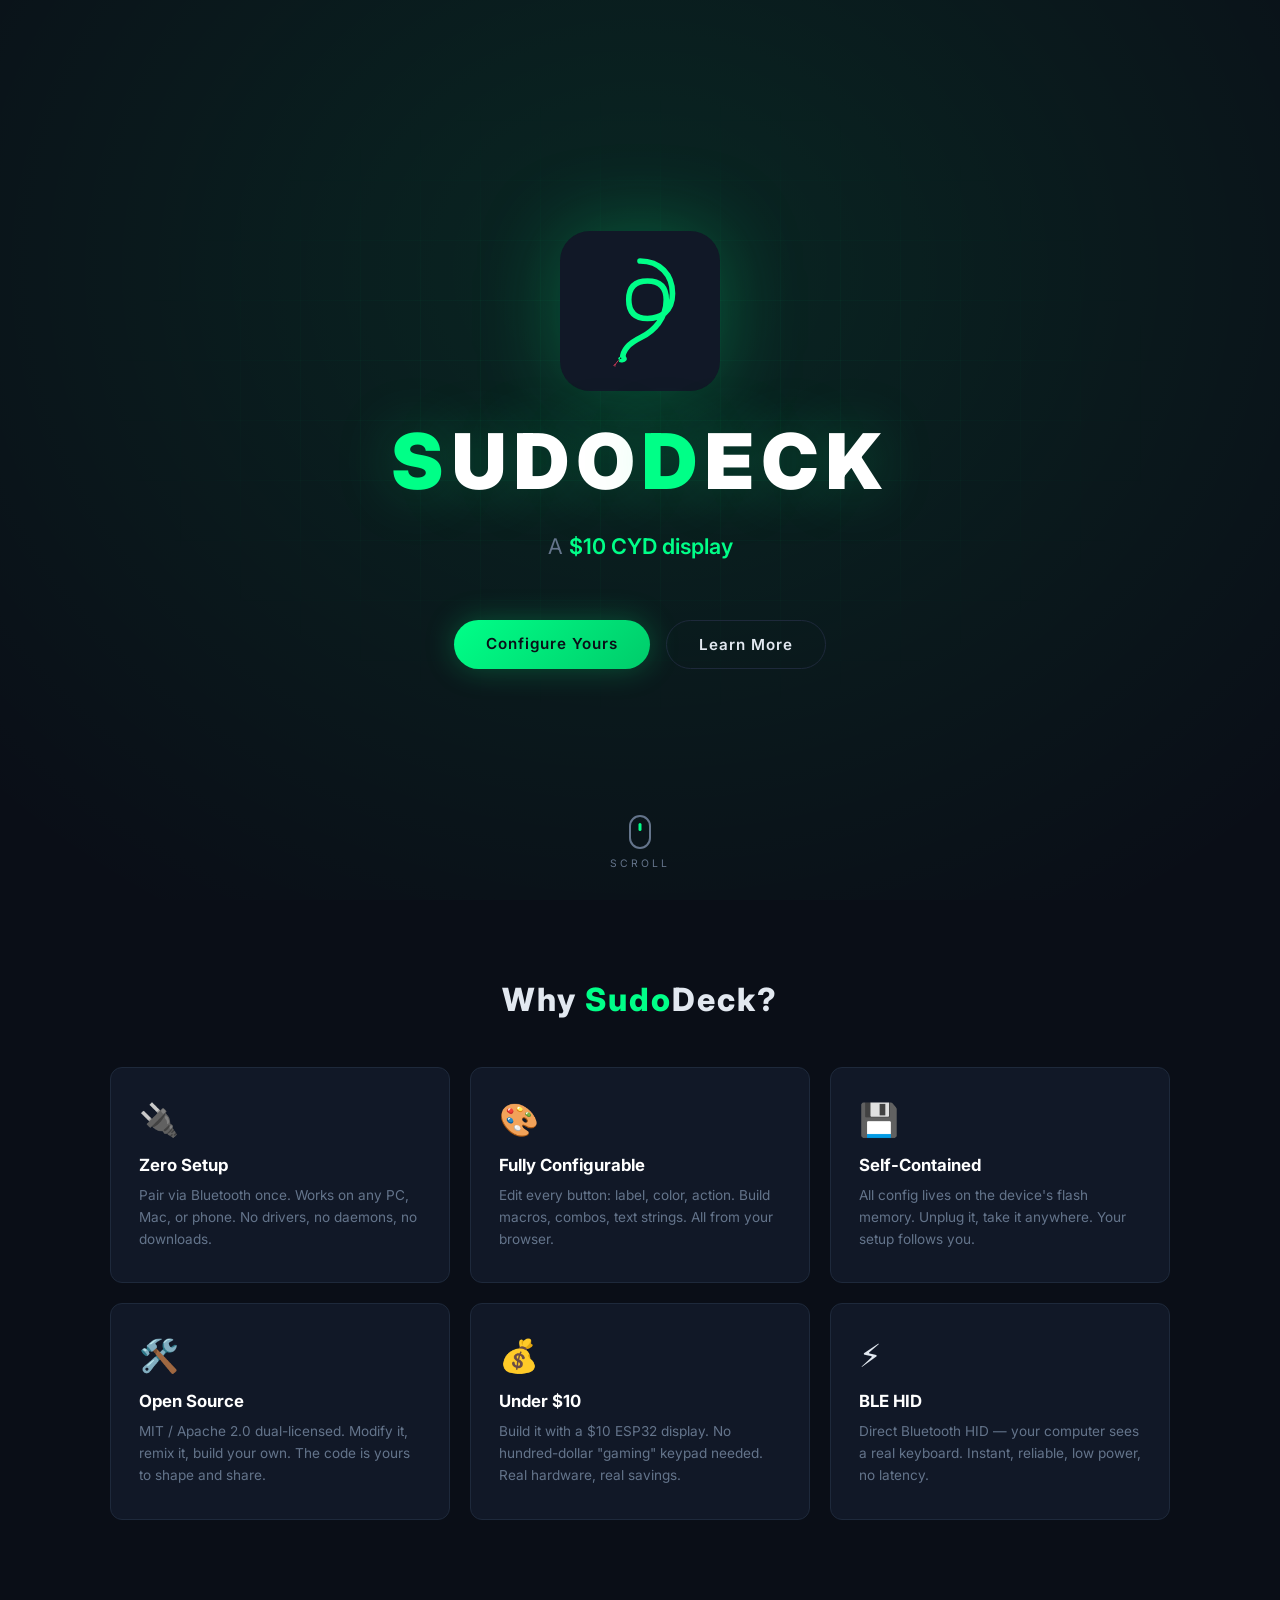
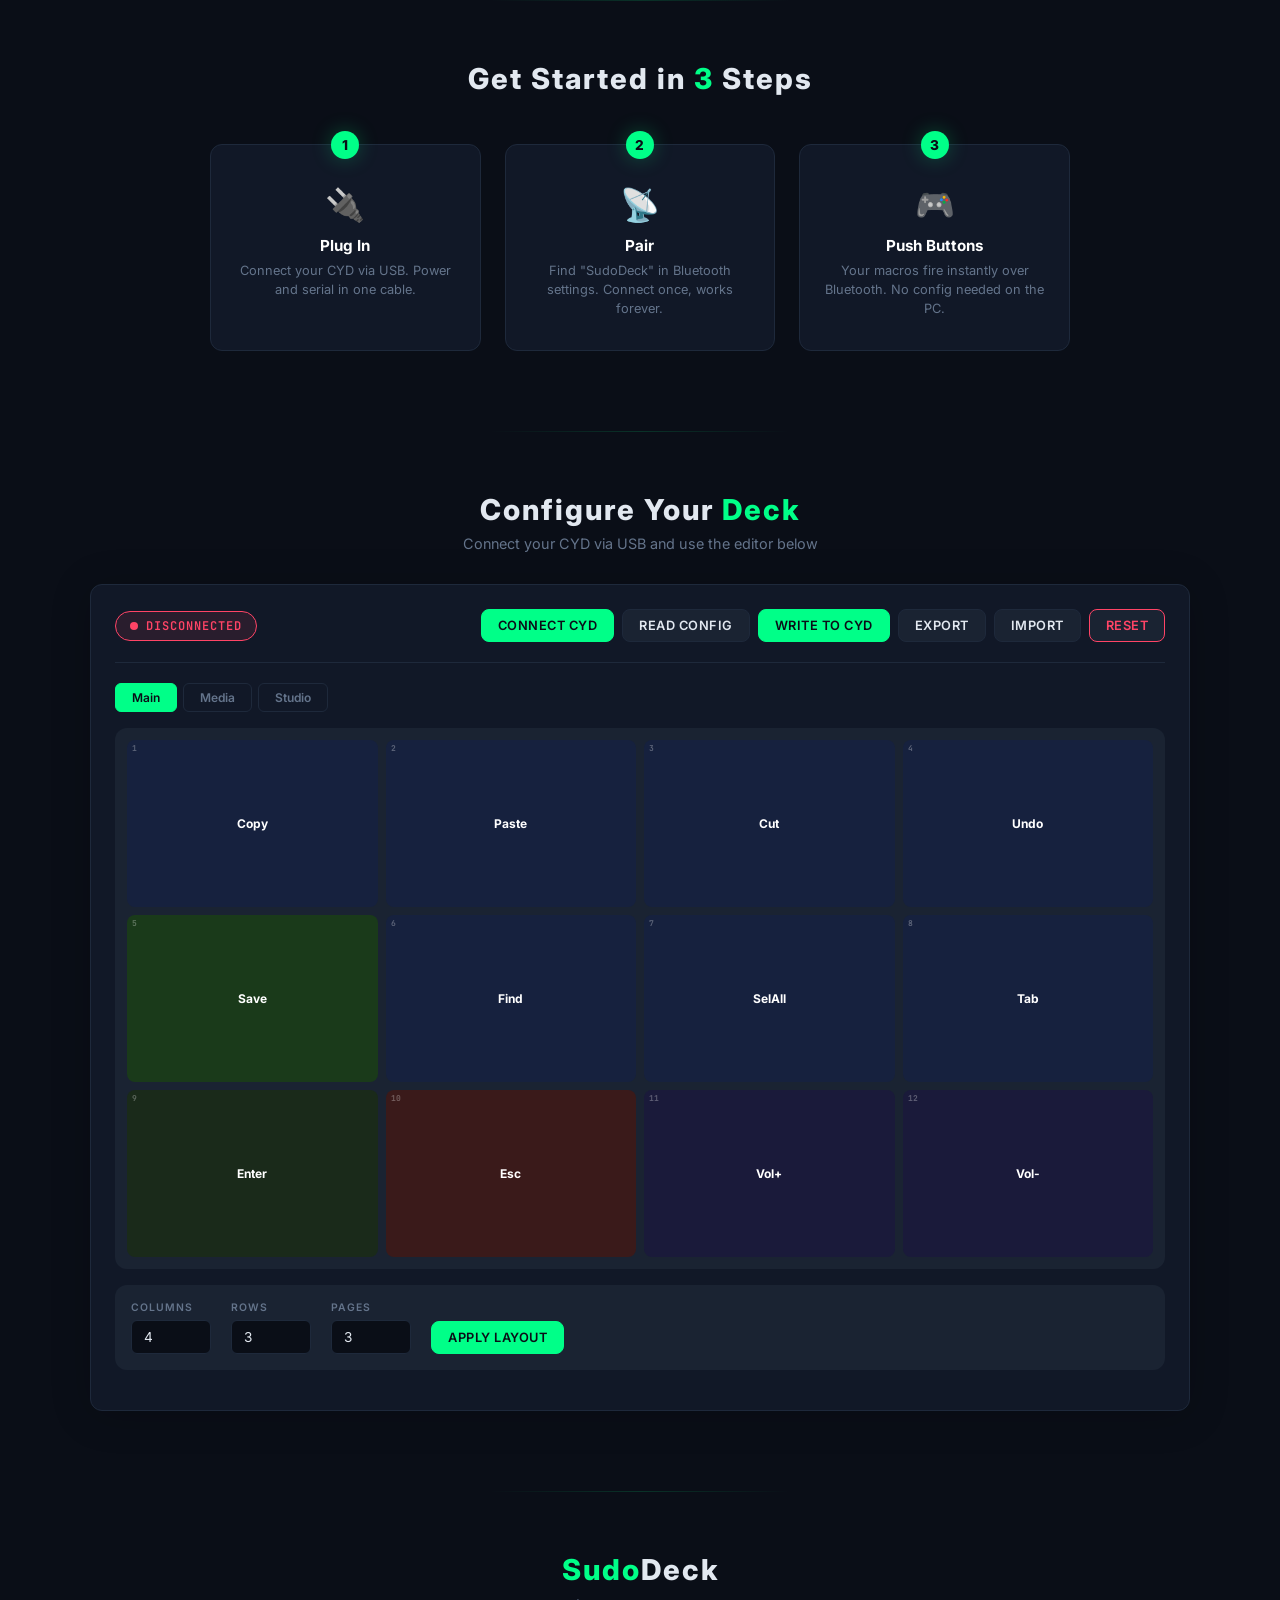
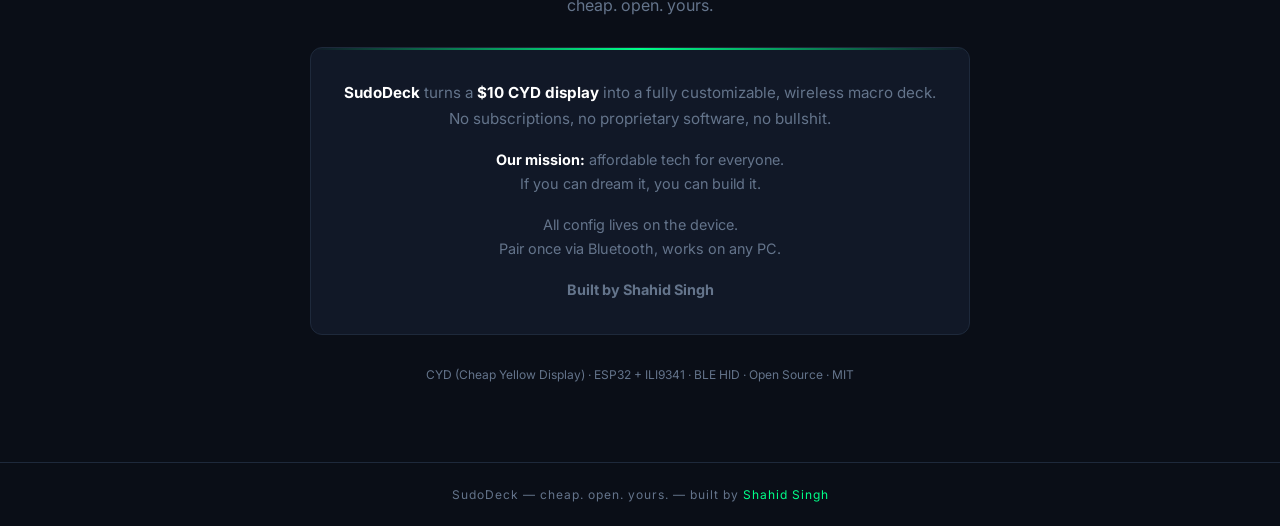
==== commit 7e0b7119: "dual-license MIT OR Apache 2.0" ====
--- a/web/index.html
+++ b/web/index.html
@@ -640,7 +640,7 @@
     <div class="feature-card reveal reveal-delay-4">
       <span class="feature-icon">🛠️</span>
       <h3>Open Source</h3>
-      <p>MIT licensed. Modify it, remix it, build your own. The code is yours to shape and share.</p>
+      <p>MIT / Apache 2.0 dual-licensed. Modify it, remix it, build your own. The code is yours to shape and share.</p>
     </div>
     <div class="feature-card reveal reveal-delay-5">
       <span class="feature-icon">💰</span>
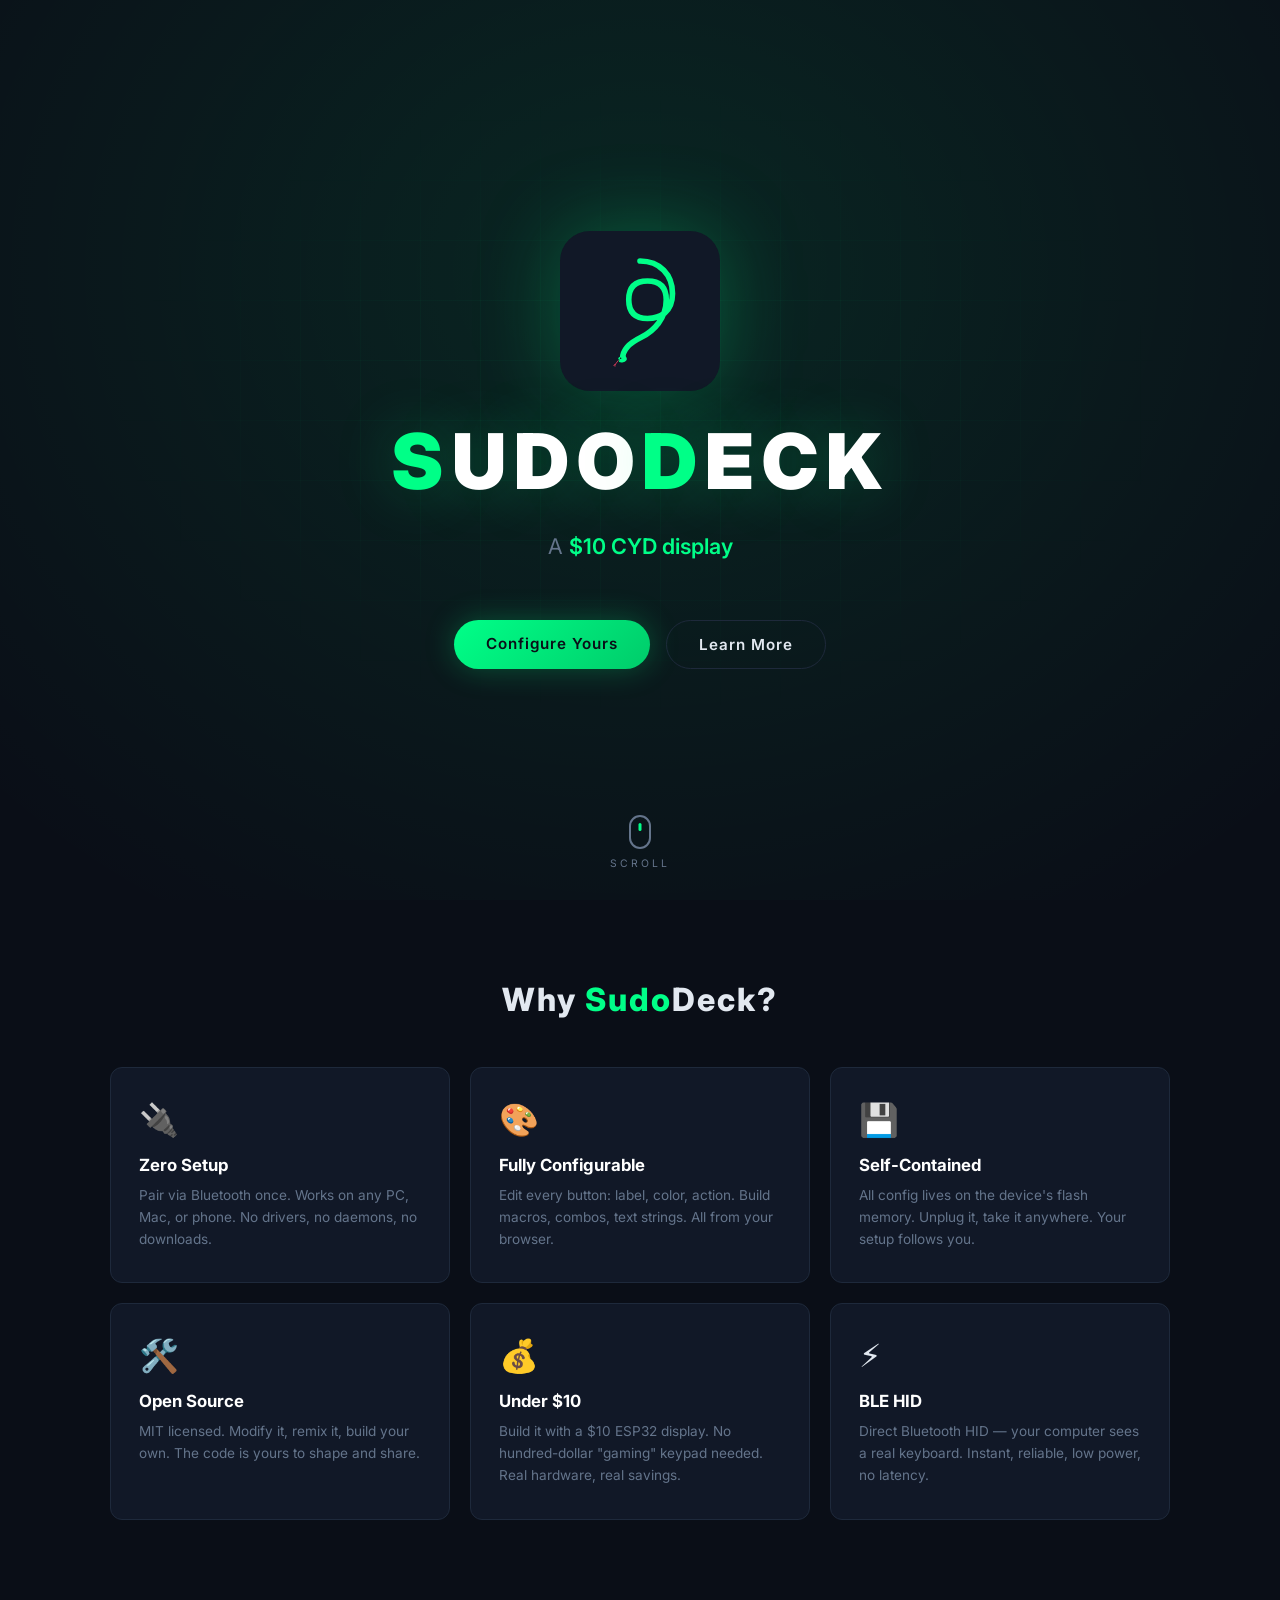
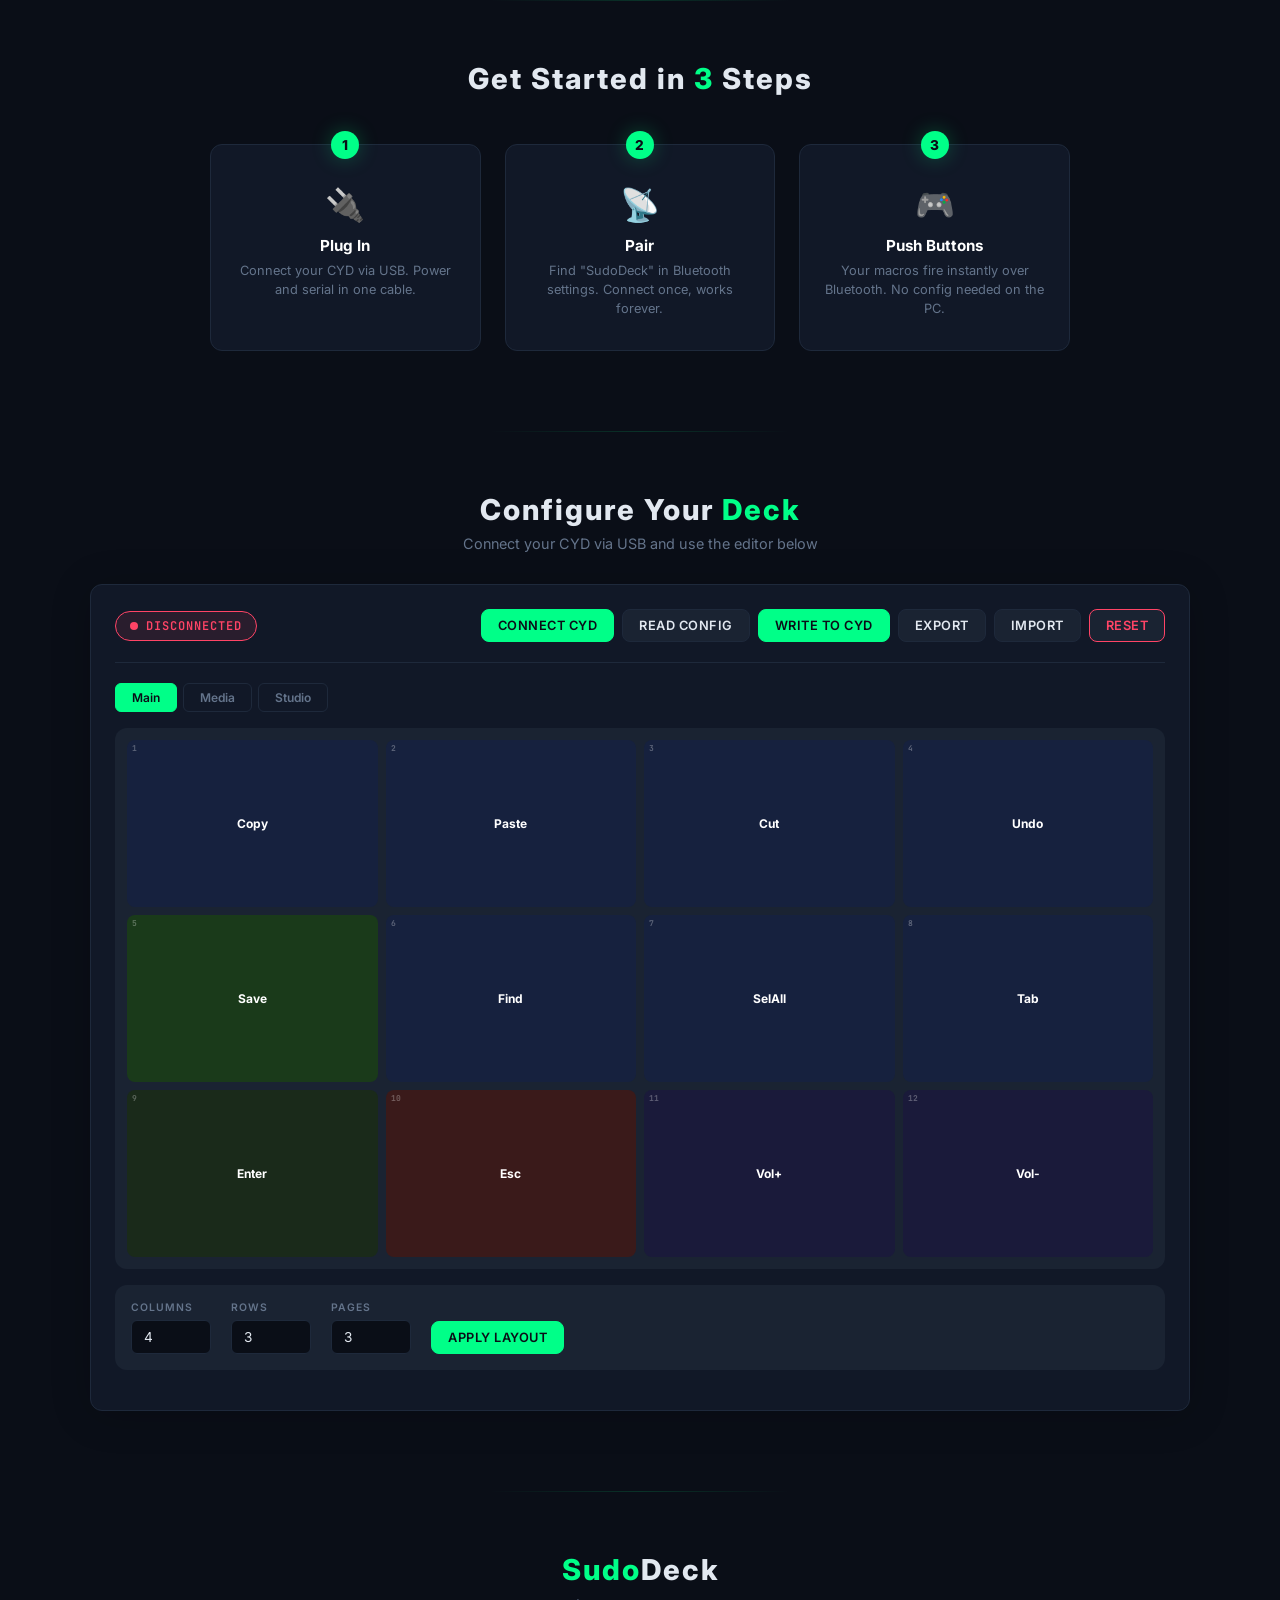
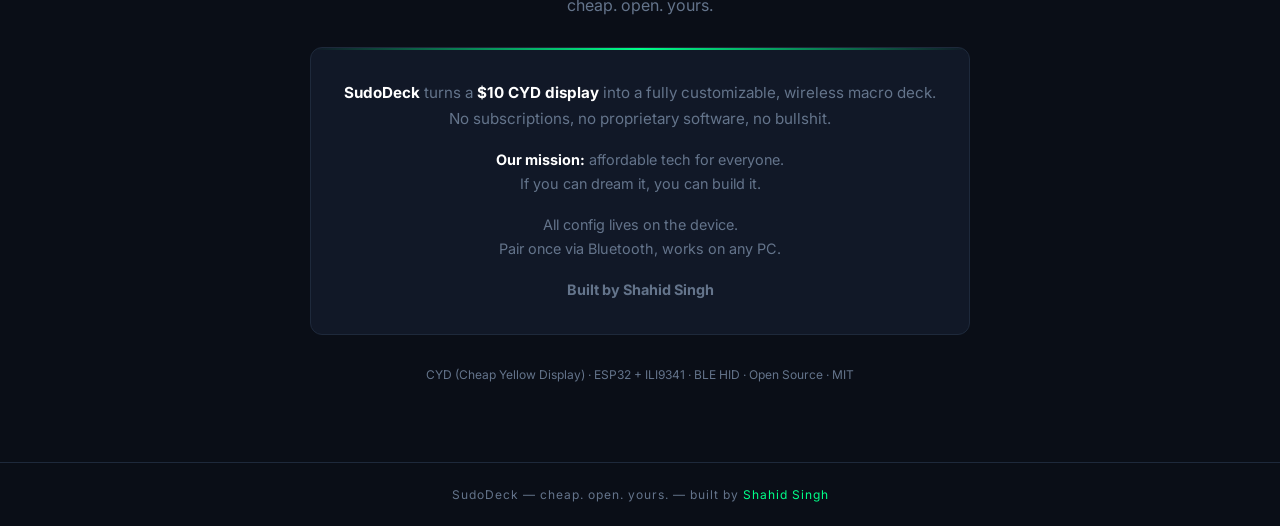
==== commit 216b97ec: "revert to MIT only, remove Apache 2.0" ====
--- a/web/index.html
+++ b/web/index.html
@@ -640,7 +640,7 @@
     <div class="feature-card reveal reveal-delay-4">
       <span class="feature-icon">🛠️</span>
       <h3>Open Source</h3>
-      <p>MIT / Apache 2.0 dual-licensed. Modify it, remix it, build your own. The code is yours to shape and share.</p>
+      <p>MIT licensed. Modify it, remix it, build your own. The code is yours to shape and share.</p>
     </div>
     <div class="feature-card reveal reveal-delay-5">
       <span class="feature-icon">💰</span>
